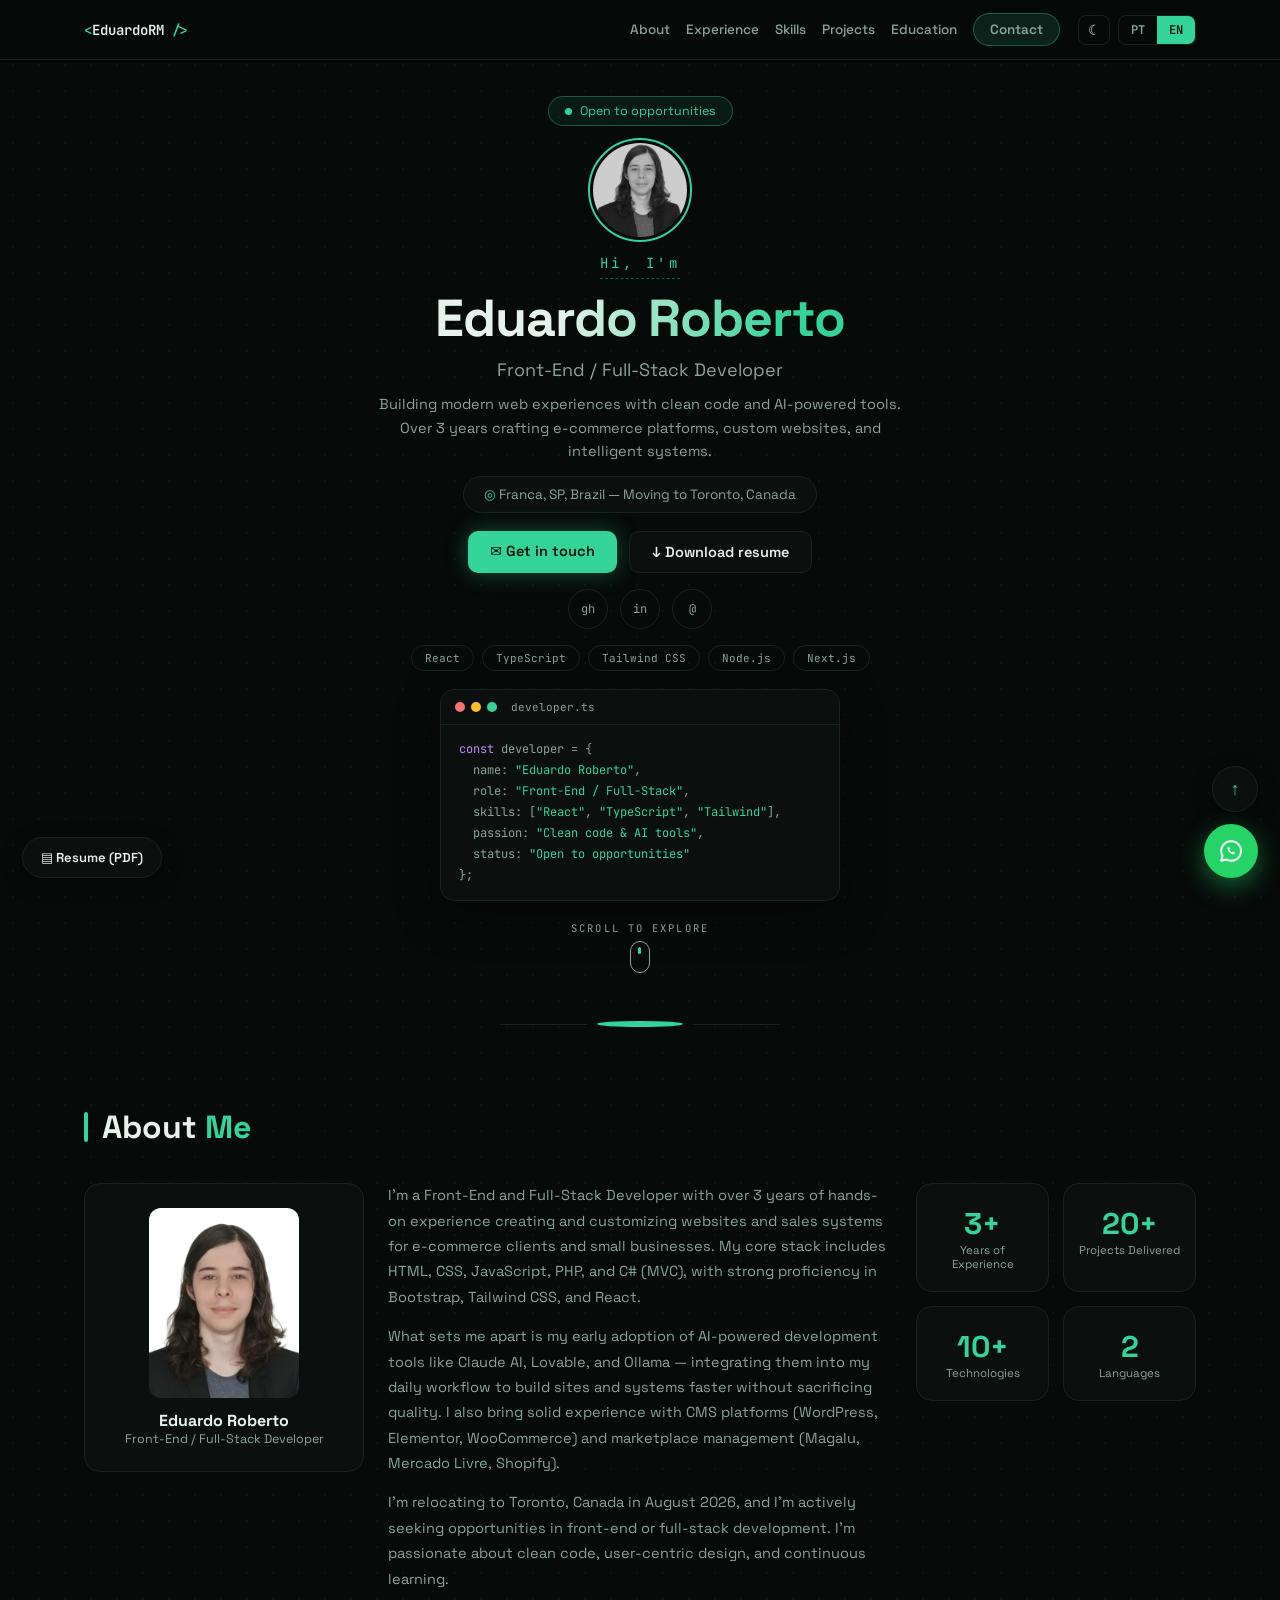
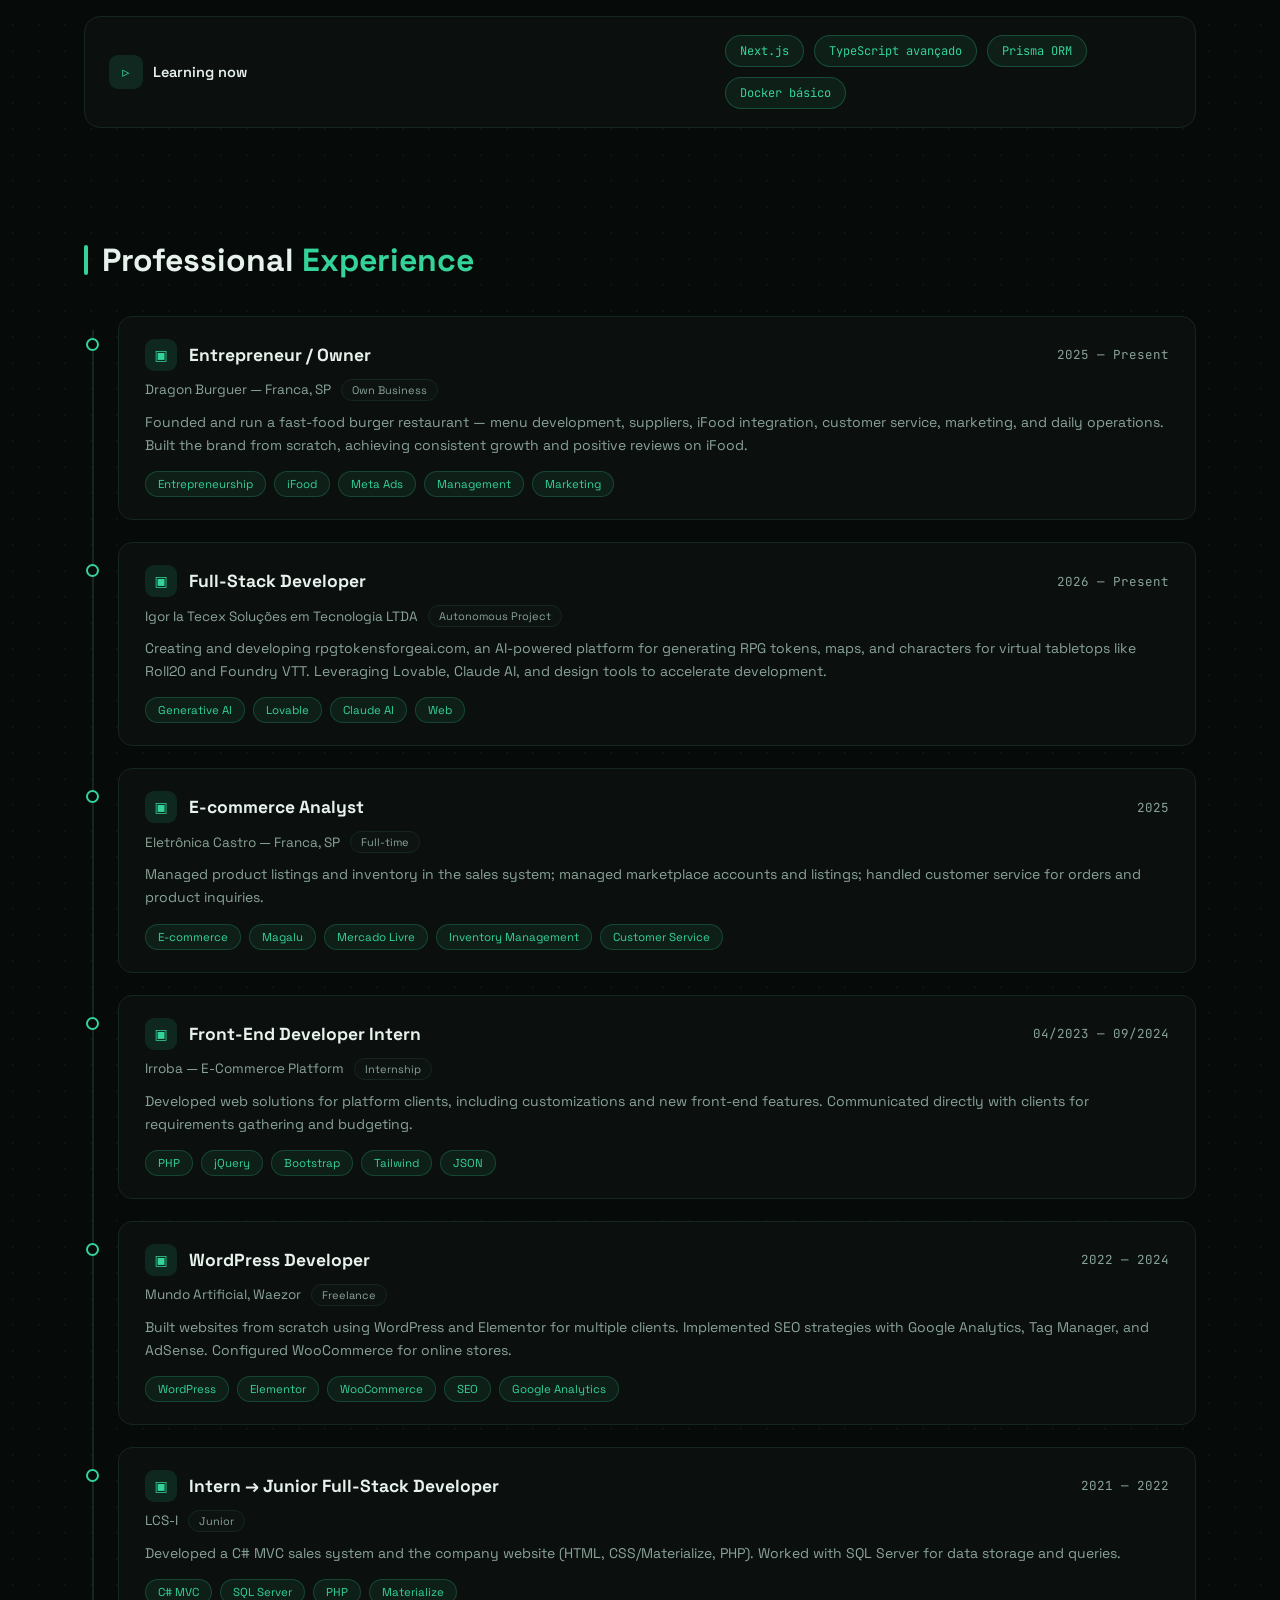
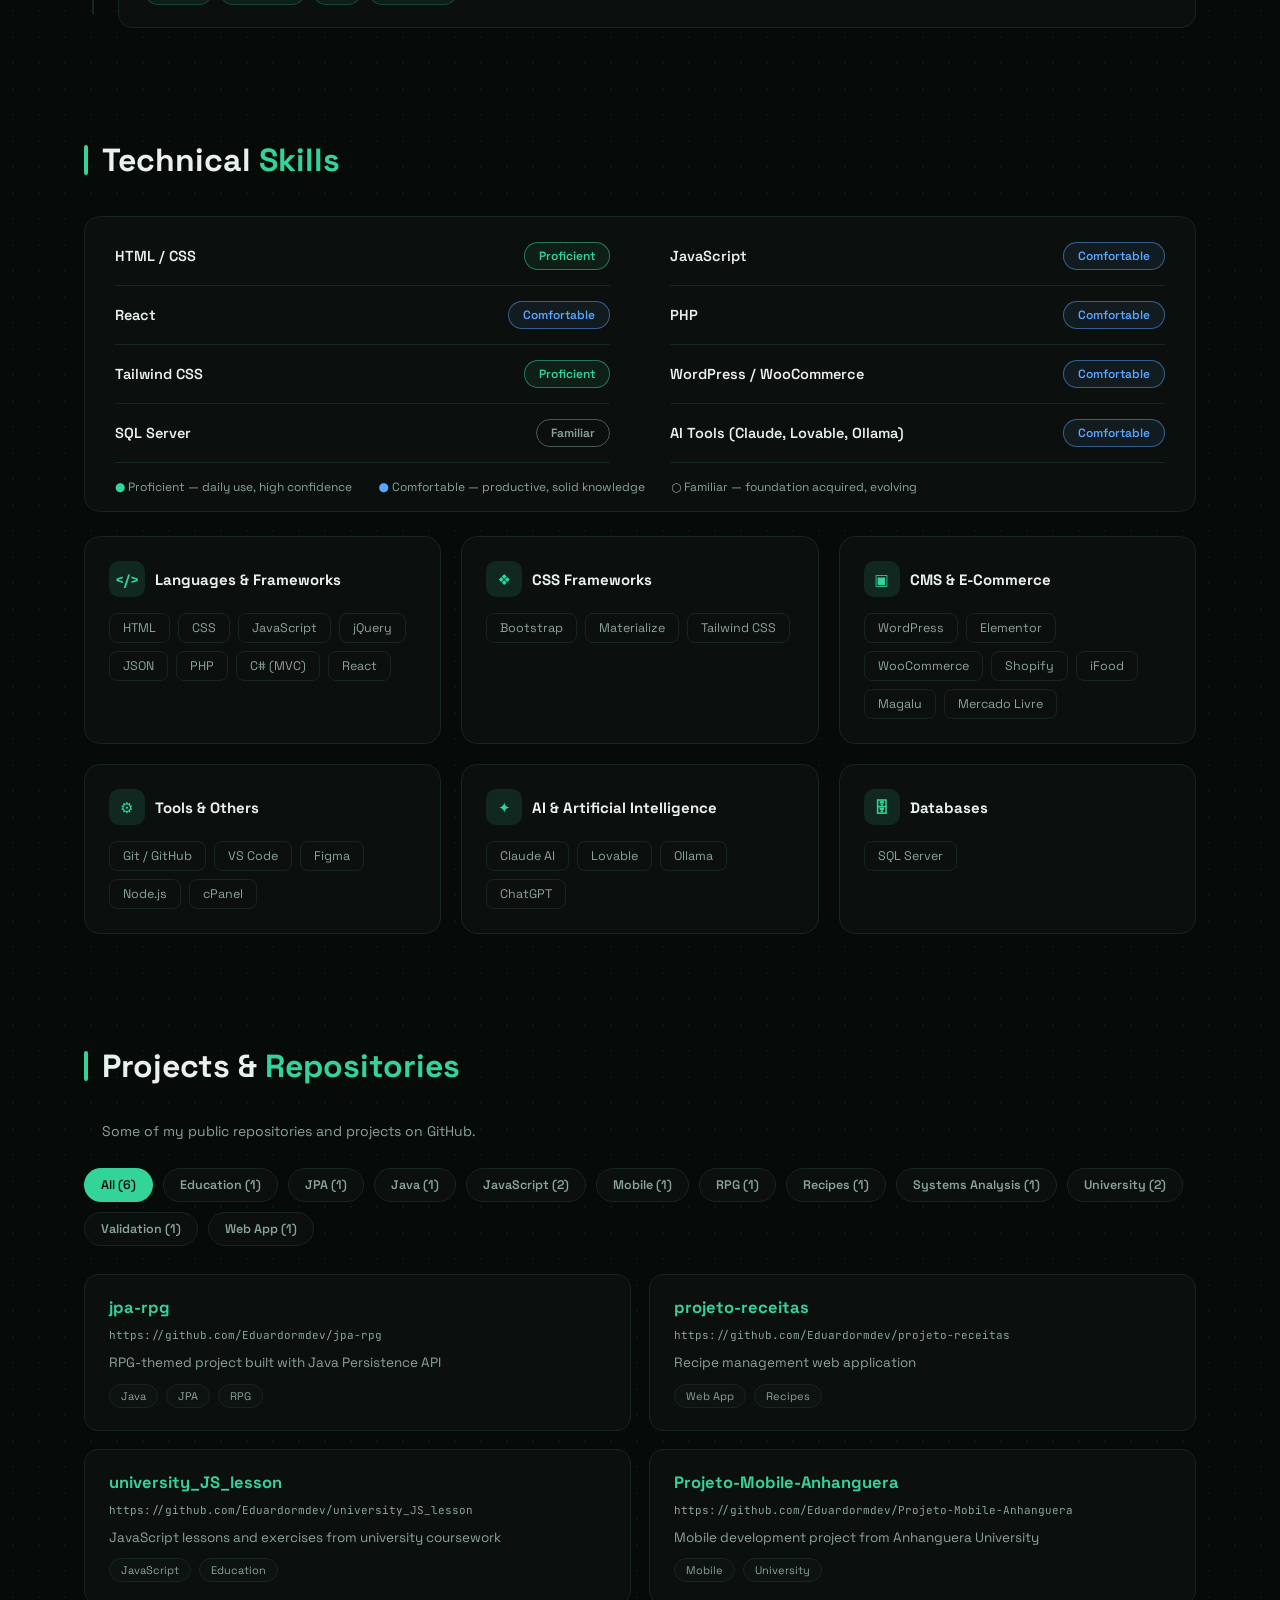
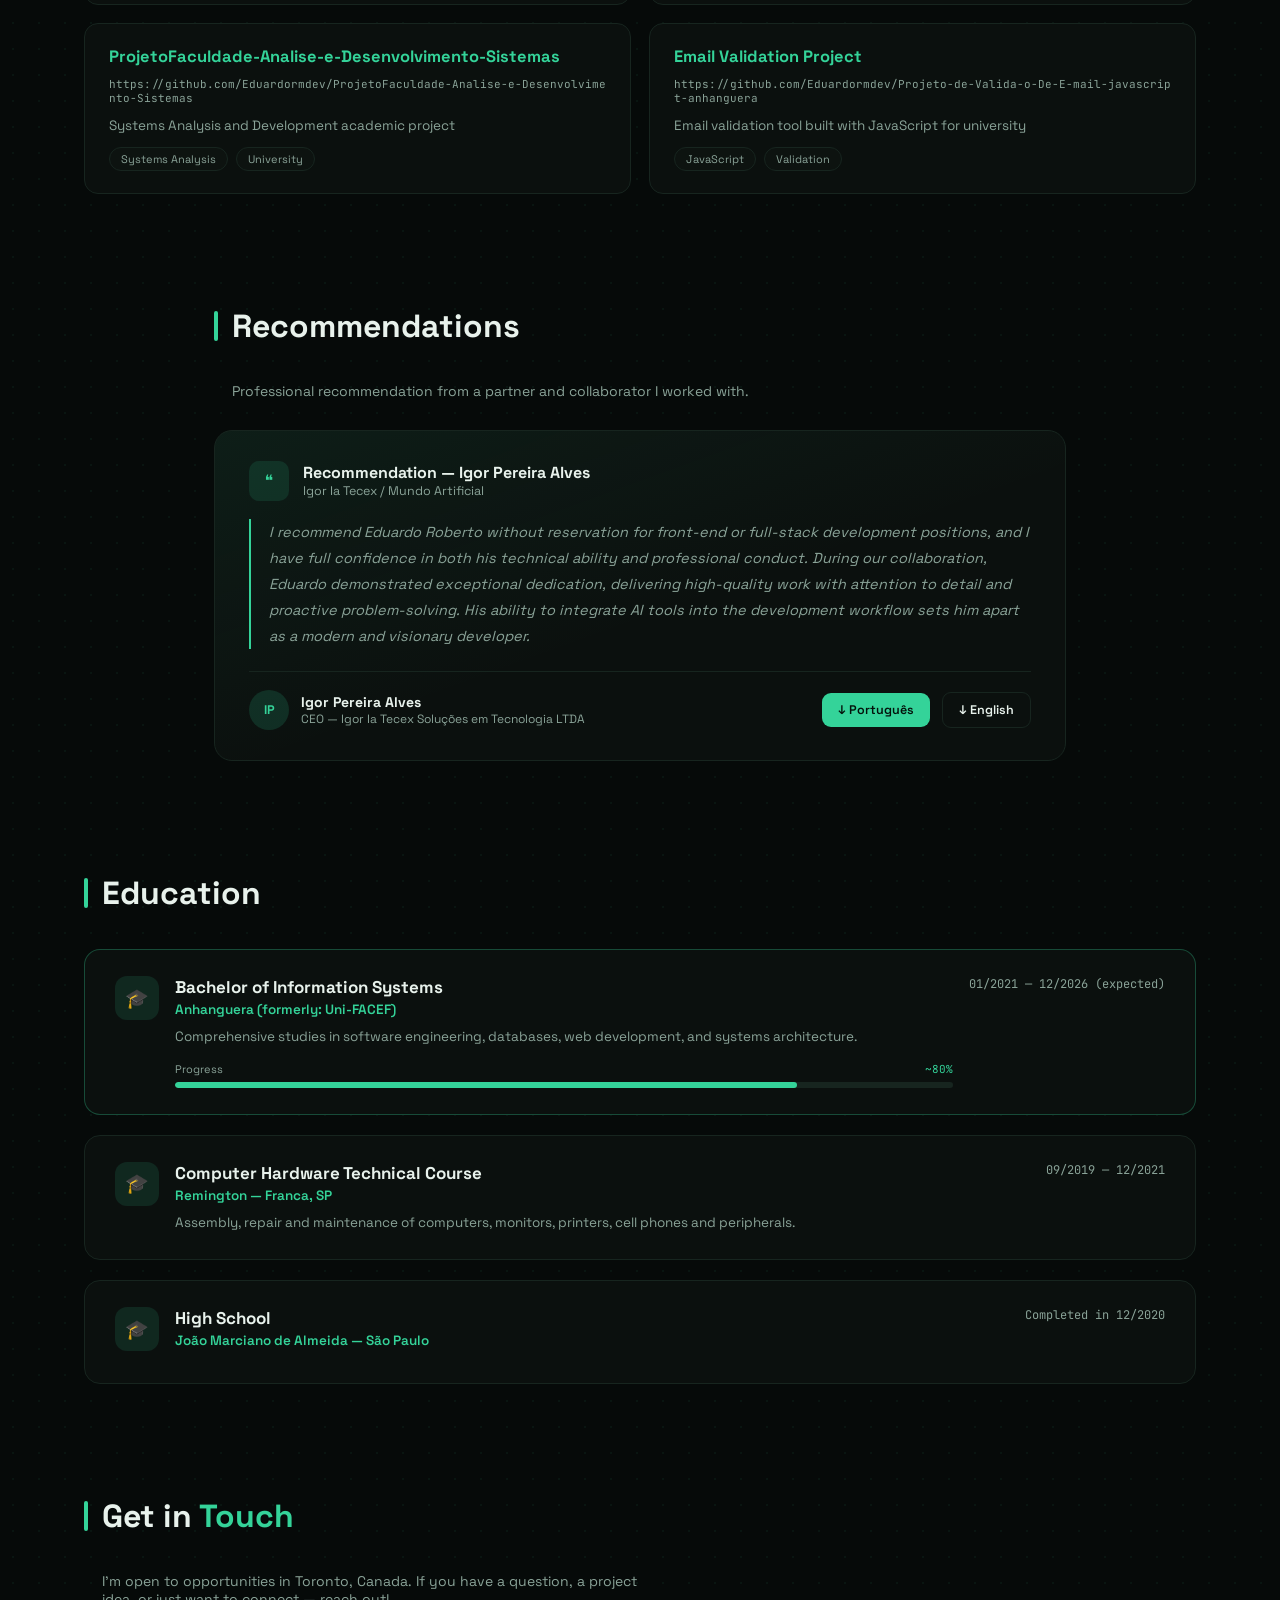
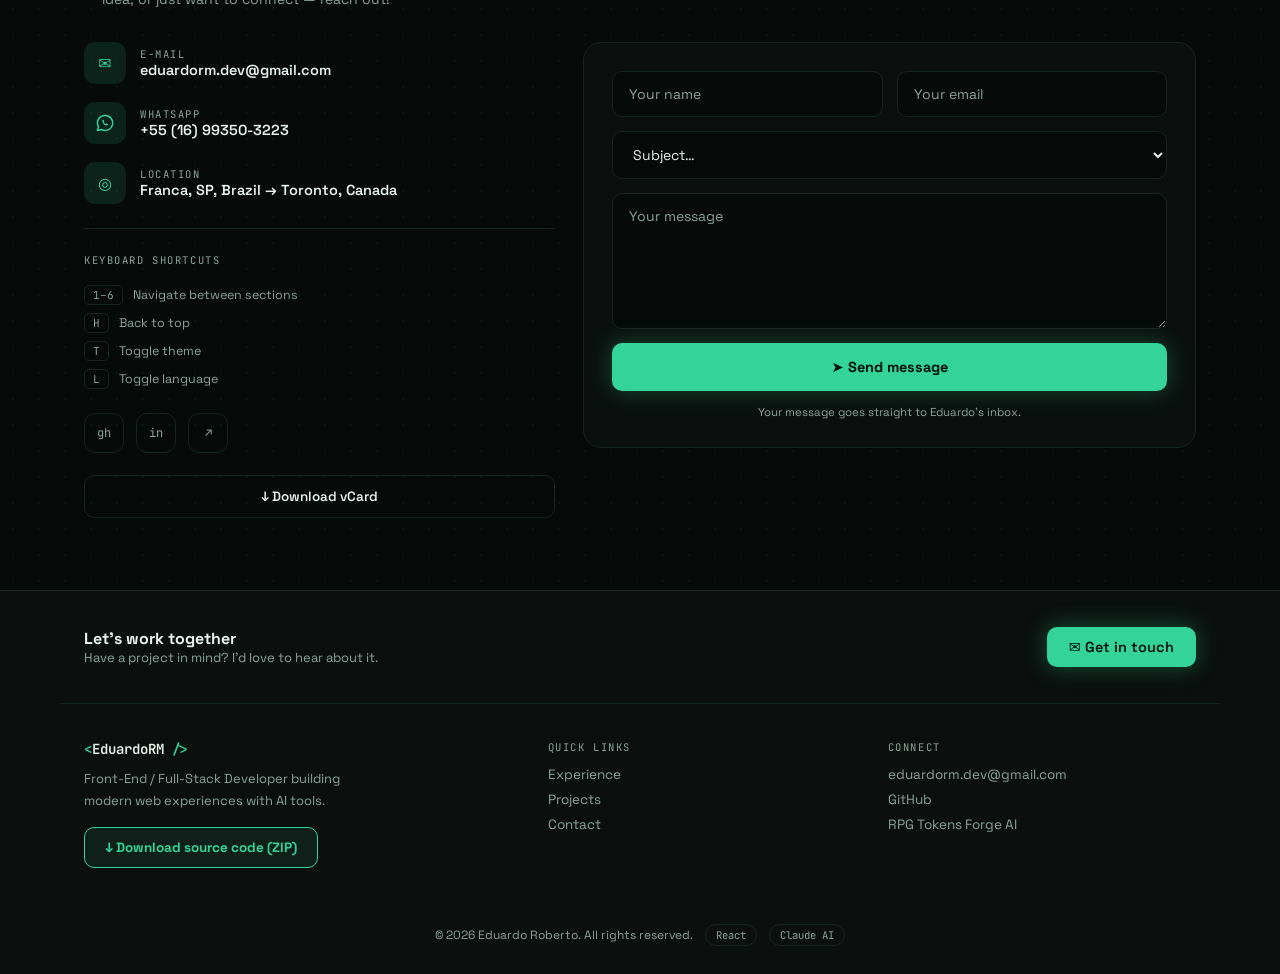
==== index.html @ c3a9bcfc "Add files via upload" ====
<!DOCTYPE html>
<html lang="en">
<head>
  <meta charset="utf-8">
  <meta name="viewport" content="width=device-width, initial-scale=1">
  <title>Eduardo Roberto — Front-End / Full-Stack Developer</title>
  <link rel="preconnect" href="https://fonts.googleapis.com">
  <link href="https://fonts.googleapis.com/css2?family=Space+Grotesk:wght@400;500;600;700&family=JetBrains+Mono:wght@400;500;600&display=swap" rel="stylesheet">
  <link rel="stylesheet" href="css/style.css">
</head>
<body>

<div id="app">

  <!-- ===== NAV ===== -->
  <header class="nav">
    <nav class="nav-inner">
      <a href="#hero" class="nav-logo"><span class="accent">&lt;</span>EduardoRM <span class="accent">/&gt;</span></a>
      <div style="flex:1"></div>
      <div class="nav-links"></div>
      <div class="nav-actions">
        <button id="themeBtn" class="btn-theme" title="Theme (T)">☾</button>
        <div class="lang-switch">
          <button id="btnPT" class="lang-btn">PT</button>
          <button id="btnEN" class="lang-btn">EN</button>
        </div>
      </div>
    </nav>
  </header>

  <main>

    <!-- HERO -->
    <section id="hero" class="hero">
      <div id="heroBadge" class="hero-badge"><span class="dot"></span>Open to opportunities</div>
      <div class="hero-avatar">
        <img src="assets/foto-pb.jpg" alt="Eduardo Roberto">
      </div>
      <div id="heroGreeting" class="hero-subtitle">Hi, I'm</div>
      <h1>Eduardo Roberto</h1>
      <p id="heroRole" class="hero-role">Front-End / Full-Stack Developer</p>
      <p id="heroDesc" class="hero-desc">Building modern web experiences with clean code and AI-powered tools. Over 3 years crafting e-commerce platforms, custom websites, and intelligent systems.</p>
      <div id="heroLocation" class="hero-location"><span class="icon">◎</span> Franca, SP, Brazil — Moving to Toronto, Canada</div>
      <div class="hero-buttons">
        <a href="#contact" id="heroBtn1" class="btn-primary">✉ Get in touch</a>
        <a href="assets/Eduardo_Roberto_Resume_EN.pdf" download id="heroBtn2" class="btn-secondary">↓ Download resume</a>
      </div>
      <div class="hero-social">
        <a href="https://github.com/Eduardormdev" target="_blank" title="GitHub" class="social-circle">gh</a>
        <a href="https://www.linkedin.com/in/eduardo-roberto-mendes-194a232a3/" target="_blank" title="LinkedIn" class="social-circle">in</a>
        <a href="mailto:eduardorm.dev@gmail.com" target="_blank" title="Email" class="social-circle">@</a>
      </div>
      <div class="hero-tags">
        <span>React</span><span>TypeScript</span><span>Tailwind CSS</span><span>Node.js</span><span>Next.js</span>
      </div>
      <div class="code-block">
        <div class="code-bar">
          <span class="code-dot" style="background:#f87171"></span>
          <span class="code-dot" style="background:#fbbf24"></span>
          <span class="code-dot" style="background:#34d399"></span>
          <span class="filename">developer.ts</span>
        </div>
        <pre><span class="kw">const</span> developer = {
  name: <span class="str">"Eduardo Roberto"</span>,
  role: <span class="str">"Front-End / Full-Stack"</span>,
  skills: [<span class="str">"React"</span>, <span class="str">"TypeScript"</span>, <span class="str">"Tailwind"</span>],
  passion: <span class="str">"Clean code &amp; AI tools"</span>,
  status: <span class="str">"Open to opportunities"</span>
};</pre>
      </div>
      <div class="scroll-hint">
        <span id="heroScrollText">SCROLL TO EXPLORE</span>
        <div class="scroll-mouse"><span class="dot"></span></div>
      </div>
    </section>

    <div class="divider"><span></span><span class="dot"></span><span></span></div>

    <!-- ABOUT -->
    <section id="about" style="max-width:1160px;margin:0 auto;padding:56px 24px">
      <div class="section-title"><span class="bar"></span><h2 id="aboutTitle">About <span class="accent">Me</span></h2></div>
      <div class="about-grid">
        <div class="about-card">
          <img src="assets/foto-branca.jpg" alt="Eduardo Roberto">
          <div><div class="name">Eduardo Roberto</div><div class="role">Front-End / Full-Stack Developer</div></div>
        </div>
        <div class="about-text">
          <p id="aboutP1">I'm a Front-End and Full-Stack Developer with over 3 years of hands-on experience creating and customizing websites and sales systems for e-commerce clients and small businesses. My core stack includes HTML, CSS, JavaScript, PHP, and C# (MVC), with strong proficiency in Bootstrap, Tailwind CSS, and React.</p>
          <p id="aboutP2">What sets me apart is my early adoption of AI-powered development tools like Claude AI, Lovable, and Ollama — integrating them into my daily workflow to build sites and systems faster without sacrificing quality. I also bring solid experience with CMS platforms (WordPress, Elementor, WooCommerce) and marketplace management (Magalu, Mercado Livre, Shopify).</p>
          <p id="aboutP3">I'm relocating to Toronto, Canada in August 2026, and I'm actively seeking opportunities in front-end or full-stack development. I'm passionate about clean code, user-centric design, and continuous learning.</p>
        </div>
        <div class="stats-grid">
          <div class="stat-card"><div class="number">3+</div><div class="label" id="statYearsLabel">Years of Experience</div></div>
          <div class="stat-card"><div class="number">20+</div><div class="label" id="statProjectsLabel">Projects Delivered</div></div>
          <div class="stat-card"><div class="number">10+</div><div class="label" id="statTechLabel">Technologies</div></div>
          <div class="stat-card"><div class="number">2</div><div class="label" id="statLangsLabel">Languages</div></div>
        </div>
      </div>
      <div class="learning-bar">
        <div class="label" id="learningTitle"><span class="icon">▹</span>Learning now</div>
        <div style="flex:1"></div>
        <div class="learning-tags">
          <span class="learning-tag">Next.js</span>
          <span class="learning-tag">TypeScript avançado</span>
          <span class="learning-tag">Prisma ORM</span>
          <span class="learning-tag">Docker básico</span>
        </div>
      </div>
    </section>

    <!-- EXPERIENCE -->
    <section id="experience" style="max-width:1160px;margin:0 auto;padding:56px 24px">
      <div class="section-title"><span class="bar"></span><h2 id="expTitle">Professional <span class="accent">Experience</span></h2></div>
      <div class="timeline"></div>
    </section>

    <!-- SKILLS -->
    <section id="skills" style="max-width:1160px;margin:0 auto;padding:56px 24px">
      <div class="section-title"><span class="bar"></span><h2 id="skillsTitle">Technical <span class="accent">Skills</span></h2></div>
      <div class="skills-panel">
        <div class="skills-grid"></div>
        <div class="skill-legend"></div>
      </div>
      <div class="skill-categories"></div>
    </section>

    <!-- PROJECTS -->
    <section id="projects" style="max-width:1160px;margin:0 auto;padding:56px 24px">
      <div class="section-title"><span class="bar"></span><h2 id="projTitle">Projects & <span class="accent">Repositories</span></h2></div>
      <p id="projSubtitle" style="margin:0 0 28px 18px;font-size:14px;color:var(--muted,#8aa398)">Some of my public repositories and projects on GitHub.</p>
      <div class="filter-bar"></div>
      <div class="projects-grid"></div>
    </section>

    <!-- RECOMMENDATION -->
    <section style="max-width:900px;margin:0 auto;padding:56px 24px">
      <div class="section-title"><span class="bar"></span><h2 id="recTitle">Recommendations</h2></div>
      <p id="recSubtitle" style="margin:0 0 30px 18px;font-size:14px;color:var(--muted,#8aa398)">Professional recommendation from a partner and collaborator I worked with.</p>
      <div class="rec-card">
        <div class="rec-header">
          <span class="rec-icon">❝</span>
          <div><div id="recName" class="name">Recommendation — Igor Pereira Alves</div><div id="recRole" class="role">Igor Ia Tecex / Mundo Artificial</div></div>
        </div>
        <blockquote id="recQuote" class="rec-quote">I recommend Eduardo Roberto without reservation for front-end or full-stack development positions, and I have full confidence in both his technical ability and professional conduct. During our collaboration, Eduardo demonstrated exceptional dedication, delivering high-quality work with attention to detail and proactive problem-solving. His ability to integrate AI tools into the development workflow sets him apart as a modern and visionary developer.</blockquote>
        <div class="rec-footer">
          <span class="rec-avatar">IP</span>
          <div><div id="recPersonName" class="name">Igor Pereira Alves</div><div id="recPersonRole" class="role">CEO — Igor Ia Tecex Soluções em Tecnologia LTDA</div></div>
          <div style="flex:1"></div>
          <a href="assets/recommendation-pt.pdf" target="_blank" id="recBtnPT" class="rec-btn rec-btn-primary">↓ Português</a>
          <a href="assets/recommendation-en.pdf" target="_blank" id="recBtnEN" class="rec-btn rec-btn-secondary">↓ English</a>
        </div>
      </div>
    </section>

    <!-- EDUCATION -->
    <section id="education" style="max-width:1160px;margin:0 auto;padding:56px 24px">
      <div class="section-title"><span class="bar"></span><h2 id="eduTitle">Education</h2></div>
      <div class="education-list">
        <div class="edu-card highlight">
          <span class="edu-icon">🎓</span>
          <div class="edu-content">
            <div id="edu1Title" class="edu-title">Bachelor of Information Systems</div>
            <div id="edu1Inst" class="edu-institution">Anhanguera (formerly: Uni-FACEF)</div>
            <div id="edu1Desc" class="edu-desc">Comprehensive studies in software engineering, databases, web development, and systems architecture.</div>
            <div class="edu-progress">
              <div class="edu-progress-header"><span id="edu1Progress">Progress</span><span style="font-family:'JetBrains Mono',monospace;color:var(--accent,#34d399)">~80%</span></div>
              <div class="edu-progress-bar"><div class="edu-progress-fill" style="width:80%"></div></div>
            </div>
          </div>
          <span id="edu1Date" class="edu-date">01/2021 — 12/2026 (expected)</span>
        </div>
        <div class="edu-card">
          <span class="edu-icon">🎓</span>
          <div class="edu-content">
            <div id="edu2Title" class="edu-title">Computer Hardware Technical Course</div>
            <div id="edu2Inst" class="edu-institution">Remington — Franca, SP</div>
            <div id="edu2Desc" class="edu-desc">Assembly, repair and maintenance of computers, monitors, printers, cell phones and peripherals.</div>
          </div>
          <span id="edu2Date" class="edu-date">09/2019 — 12/2021</span>
        </div>
        <div class="edu-card">
          <span class="edu-icon">🎓</span>
          <div class="edu-content">
            <div id="edu3Title" class="edu-title">High School</div>
            <div id="edu3Inst" class="edu-institution">João Marciano de Almeida — São Paulo</div>
          </div>
          <span id="edu3Date" class="edu-date">Completed in 12/2020</span>
        </div>
      </div>
    </section>

    <!-- CONTACT -->
    <section id="contact" style="max-width:1160px;margin:0 auto;padding:56px 24px 72px">
      <div class="section-title"><span class="bar"></span><h2 id="contactTitle">Get in <span class="accent">Touch</span></h2></div>
      <p id="contactSubtitle" style="margin:0 0 34px 18px;font-size:14px;color:var(--muted,#8aa398);max-width:60ch">I'm open to opportunities in Toronto, Canada. If you have a question, a project idea, or just want to connect — reach out!</p>
      <div class="contact-grid">
        <div class="contact-info">
          <div class="contact-item">
            <span class="contact-icon">✉</span>
            <div><div id="labelEmail" class="contact-label">E-MAIL</div><div class="contact-value"><a href="mailto:eduardorm.dev@gmail.com" target="_blank">eduardorm.dev@gmail.com</a></div></div>
          </div>
          <div class="contact-item">
            <span class="contact-icon"><svg width="20" height="20" viewBox="0 0 24 24" fill="none"><path d="M12 3a9 9 0 0 0-7.8 13.5L3 21l4.7-1.2A9 9 0 1 0 12 3Z" stroke="currentColor" stroke-width="1.8" stroke-linejoin="round"></path><path d="M9 8.5c.3-.7 1.1-.6 1.4 0l.5 1c.15.3.1.65-.12.9l-.4.45c.5 1.1 1.35 1.95 2.45 2.45l.45-.4c.25-.22.6-.27.9-.12l1 .5c.6.3.7 1.1 0 1.4-.55.25-1.2.35-1.85.2-2.2-.5-3.95-2.25-4.45-4.45-.15-.65-.05-1.3.12-1.93Z" fill="currentColor"></path></svg></span>
            <div><div id="labelWhatsapp" class="contact-label">WHATSAPP</div><div class="contact-value"><a href="https://wa.me/5516993503223" target="_blank">+55 (16) 99350-3223</a></div></div>
          </div>
          <div class="contact-item">
            <span class="contact-icon">◎</span>
            <div><div id="labelLocation" class="contact-label">LOCATION</div><div id="locationText" class="contact-value">Franca, SP, Brazil → Toronto, Canada</div></div>
          </div>
          <div class="contact-divider"></div>
          <div id="shortcutsTitle" class="shortcuts-title">KEYBOARD SHORTCUTS</div>
          <div class="shortcut-list">
            <div class="shortcut"><kbd>1–6</kbd><span id="shortcutNavText">Navigate between sections</span></div>
            <div class="shortcut"><kbd>H</kbd><span id="shortcutTopText">Back to top</span></div>
            <div class="shortcut"><kbd>T</kbd><span id="shortcutThemeText">Toggle theme</span></div>
            <div class="shortcut"><kbd>L</kbd><span id="shortcutLangText">Toggle language</span></div>
          </div>
          <div class="contact-socials">
            <a href="https://github.com/Eduardormdev" target="_blank" class="social-square">gh</a>
            <a href="https://www.linkedin.com/in/eduardo-roberto-mendes-194a232a3/" target="_blank" class="social-square">in</a>
            <a href="https://rpgtokensforgeai.com" target="_blank" class="social-square">↗</a>
          </div>
          <a id="vcardBtn" href="#" download="Eduardo_Roberto.vcf" class="vcard-btn">↓ Download vCard</a>
        </div>
        <div class="contact-form">
          <div class="form-row">
            <input id="formName" type="text" class="form-input" placeholder="Your name">
            <input id="formEmail" type="email" class="form-input" placeholder="Your email">
          </div>
          <select id="formSubject" class="form-input">
            <option value="">Subject…</option>
            <option value="Job offer">Job offer</option>
            <option value="Interview invitation">Interview invitation</option>
            <option value="Freelance project">Freelance project</option>
            <option value="Partnership / Collaboration">Partnership / Collaboration</option>
            <option value="Question">Question</option>
            <option value="Other">Other</option>
          </select>
          <textarea id="formMessage" class="form-input" rows="6" placeholder="Your message"></textarea>
          <button id="sendBtn" class="btn-send">➤ Send message</button>
          <div id="formNote" class="form-note">Your message goes straight to Eduardo's inbox.</div>
        </div>
      </div>
    </section>

  </main>

  <!-- FOOTER -->
  <footer class="footer">
    <div class="footer-cta">
      <div><div id="footerCtaTitle" class="title">Let's work together</div><div id="footerCtaSub" class="subtitle">Have a project in mind? I'd love to hear about it.</div></div>
      <div style="flex:1"></div>
      <a href="#contact" id="footerCtaBtn" class="btn-primary">✉ Get in touch</a>
    </div>
    <div class="footer-links">
      <div>
        <div class="nav-logo"><span class="accent">&lt;</span>EduardoRM <span class="accent">/&gt;</span></div>
        <p id="footerDesc" style="margin:10px 0 0;font-size:13px;line-height:1.65;color:var(--muted,#8aa398);max-width:34ch">Front-End / Full-Stack Developer building modern web experiences with AI tools.</p>
        <a href="download.html" id="downloadZipBtn" class="footer-download-btn">↓ Download source code (ZIP)</a>
      </div>
      <div>
        <div id="footerQuickTitle" class="footer-col-title">QUICK LINKS</div>
        <div class="footer-col-links">
          <a href="#experience" id="footerLink1">Experience</a>
          <a href="#projects" id="footerLink2">Projects</a>
          <a href="#contact" id="footerLink3">Contact</a>
        </div>
      </div>
      <div>
        <div id="footerConnectTitle" class="footer-col-title">CONNECT</div>
        <div class="footer-col-links">
          <a href="mailto:eduardorm.dev@gmail.com" target="_blank">eduardorm.dev@gmail.com</a>
          <a href="https://github.com/Eduardormdev" target="_blank">GitHub</a>
          <a href="https://rpgtokensforgeai.com" target="_blank">RPG Tokens Forge AI</a>
        </div>
      </div>
    </div>
    <div class="footer-bottom">
      <span id="copyright">© 2026 Eduardo Roberto. All rights reserved.</span>
      <span class="footer-tag">React</span>
      <span class="footer-tag">Claude AI</span>
    </div>
  </footer>

  <!-- FLOATING BUTTONS -->
  <a id="floatResume" href="assets/Eduardo_Roberto_Resume_EN.pdf" download class="float-resume">▤ Resume (PDF)</a>
  <button id="scrollTopBtn" class="btn-top" title="Top">↑</button>
  <a href="https://wa.me/5516993503223" target="_blank" title="WhatsApp" class="btn-whatsapp">
    <svg width="26" height="26" viewBox="0 0 24 24" fill="none"><path d="M12 3a9 9 0 0 0-7.8 13.5L3 21l4.7-1.2A9 9 0 1 0 12 3Z" stroke="#fff" stroke-width="1.8" stroke-linejoin="round"></path><path d="M9 8.5c.3-.7 1.1-.6 1.4 0l.5 1c.15.3.1.65-.12.9l-.4.45c.5 1.1 1.35 1.95 2.45 2.45l.45-.4c.25-.22.6-.27.9-.12l1 .5c.6.3.7 1.1 0 1.4-.55.25-1.2.35-1.85.2-2.2-.5-3.95-2.25-4.45-4.45-.15-.65-.05-1.3.12-1.93Z" fill="#fff"></path></svg>
  </a>

</div>

<script src="js/main.js"></script>
</body>
</html>
---- css/style.css ----
/* ===== RESET & BASE ===== */
*, *::before, *::after { box-sizing: border-box; margin: 0; padding: 0; }
html { scroll-behavior: smooth; }
body { margin: 0; background: var(--bg, #060a09); color: var(--fg, #e8f2ec); font-family: 'Space Grotesk', system-ui, sans-serif; -webkit-font-smoothing: antialiased; transition: background .3s, color .3s; }
a { color: #34d399; text-decoration: none; transition: color .2s; }
a:hover { color: #6ee7b7; }
input, textarea, select { font-family: 'Space Grotesk', system-ui, sans-serif; }
img { display: block; max-width: 100%; }

/* ===== ANIMATIONS ===== */
@keyframes fadeUp { from { opacity: 0; transform: translateY(16px); } to { opacity: 1; transform: none; } }
@keyframes scrollDot { 0% { transform: translateY(0); opacity: 1; } 70% { transform: translateY(10px); opacity: 0; } 100% { transform: translateY(0); opacity: 0; } }
@keyframes glowPulse { 0%,100% { box-shadow: 0 0 24px rgba(52,211,153,.35); } 50% { box-shadow: 0 0 44px rgba(52,211,153,.6); } }

/* ===== BG DOTS ===== */
#app { min-height: 100vh; background-image: radial-gradient(var(--dot, rgba(52,211,153,.06)) 1px, transparent 1.5px); background-size: 26px 26px; }

/* ===== NAV ===== */
.nav { position: sticky; top: 0; z-index: 50; backdrop-filter: blur(12px); background: var(--navbg, rgba(6,10,9,.85)); border-bottom: 1px solid var(--line, #17251f); }
.nav-inner { max-width: 1160px; margin: 0 auto; padding: 13px 24px; display: flex; align-items: center; gap: 18px; }
.nav-logo { font-family: 'JetBrains Mono', monospace; font-weight: 600; font-size: 14px; color: var(--fg, #e8f2ec); }
.nav-logo .accent { color: var(--accent, #34d399); }
.nav-links { display: flex; gap: 16px; font-size: 13.5px; font-weight: 500; align-items: center; }
.nav-links a { color: var(--muted, #8aa398); }
.nav-links a:hover { color: var(--accent, #34d399); }
.nav-cta { padding: 7px 16px; background: rgba(52,211,153,.12); border: 1px solid rgba(52,211,153,.35); border-radius: 999px; color: var(--accent, #34d399); font-weight: 600; }
.nav-cta:hover { background: rgba(52,211,153,.2); }
.nav-actions { display: flex; gap: 8px; align-items: center; }
.btn-theme { width: 32px; height: 30px; border: 1px solid var(--line, #17251f); border-radius: 8px; background: transparent; color: var(--fg, #e8f2ec); cursor: pointer; font-size: 14px; display: grid; place-items: center; transition: border-color .2s; }
.btn-theme:hover { border-color: var(--accent, #34d399); }
.lang-switch { display: flex; border: 1px solid var(--line, #17251f); border-radius: 8px; overflow: hidden; font-family: 'JetBrains Mono', monospace; font-size: 12px; }
.lang-btn { padding: 6px 12px; border: none; cursor: pointer; font-family: inherit; font-size: 12px; font-weight: 600; background: transparent; color: var(--muted, #8aa398); transition: all .2s; }
.lang-btn.active { background: var(--accent, #34d399); color: #04120b; }

/* ===== SECTION TITLE ===== */
.section-title { display: flex; gap: 14px; align-items: center; margin-bottom: 36px; }
.section-title .bar { width: 4px; height: 30px; background: var(--accent, #34d399); border-radius: 2px; }
.section-title h2 { margin: 0; font-size: 32px; font-weight: 700; }
.section-title h2 .accent { color: var(--accent, #34d399); }

/* ===== HERO ===== */
.hero { max-width: 900px; margin: 0 auto; padding: 36px 24px 24px; display: flex; flex-direction: column; align-items: center; text-align: center; gap: 12px; animation: fadeUp .6s ease both; }
.hero-badge { padding: 6px 16px; border: 1px solid rgba(52,211,153,.35); background: rgba(52,211,153,.08); border-radius: 999px; font-size: 12.5px; color: var(--accent, #34d399); display: flex; align-items: center; gap: 8px; }
.hero-badge .dot { width: 7px; height: 7px; border-radius: 50%; background: var(--accent, #34d399); }
.hero-avatar { width: 104px; height: 104px; border-radius: 50%; padding: 3px; border: 2px solid var(--accent, #34d399); animation: glowPulse 4s ease-in-out infinite; }
.hero-avatar img { width: 100%; height: 100%; object-fit: cover; object-position: top; border-radius: 50%; filter: grayscale(1); }
.hero-subtitle { font-family: 'JetBrains Mono', monospace; font-size: 14px; letter-spacing: .25em; color: var(--accent, #34d399); border-bottom: 1px dashed rgba(52,211,153,.4); padding-bottom: 6px; }
.hero h1 { margin: 0; font-size: 52px; line-height: 1.05; font-weight: 700; letter-spacing: -.02em; background: linear-gradient(100deg, var(--fg, #e8f2ec) 30%, var(--accent, #34d399) 85%); -webkit-background-clip: text; background-clip: text; -webkit-text-fill-color: transparent; }
.hero-role { margin: 0; font-size: 18px; font-weight: 400; color: var(--muted, #8aa398); }
.hero-desc { margin: 0; font-size: 14.5px; line-height: 1.65; color: var(--muted, #8aa398); max-width: 58ch; }
.hero-location { padding: 9px 20px; border: 1px solid var(--line, #17251f); background: var(--panel, #0b100e); border-radius: 999px; font-size: 13.5px; color: var(--muted, #8aa398); }
.hero-location .icon { color: var(--accent, #34d399); }
.hero-buttons { display: flex; gap: 12px; flex-wrap: wrap; justify-content: center; margin-top: 6px; }
.btn-primary { padding: 11px 22px; background: var(--accent, #34d399); color: #04120b; border-radius: 10px; font-weight: 600; font-size: 14.5px; box-shadow: 0 0 22px rgba(52,211,153,.35); display: inline-block; transition: opacity .2s; }
.btn-primary:hover { opacity: .88; color: #04120b; }
.btn-secondary { padding: 11px 22px; border: 1px solid var(--line, #17251f); background: var(--panel, #0b100e); color: var(--fg, #e8f2ec); border-radius: 10px; font-weight: 600; font-size: 14.5px; display: inline-block; transition: border-color .2s; }
.btn-secondary:hover { border-color: var(--accent, #34d399); color: var(--fg, #e8f2ec); }
.hero-social { display: flex; gap: 12px; margin-top: 4px; }
.social-circle { width: 40px; height: 40px; border: 1px solid var(--line, #17251f); border-radius: 50%; display: grid; place-items: center; font-family: 'JetBrains Mono', monospace; font-size: 12px; color: var(--muted, #8aa398); transition: all .2s; }
.social-circle:hover { border-color: var(--accent, #34d399); color: var(--accent, #34d399); }
.hero-tags { display: flex; gap: 8px; flex-wrap: wrap; justify-content: center; margin-top: 4px; font-family: 'JetBrains Mono', monospace; font-size: 11px; }
.hero-tags span { padding: 5px 13px; border: 1px solid var(--line, #17251f); border-radius: 999px; color: var(--muted, #8aa398); }

/* ===== CODE BLOCK ===== */
.code-block { margin-top: 6px; width: min(400px, 100%); background: var(--panel, #0b100e); border: 1px solid var(--line, #17251f); border-radius: 14px; overflow: hidden; text-align: left; box-shadow: 0 14px 44px rgba(0,0,0,.4); }
.code-bar { display: flex; align-items: center; gap: 6px; padding: 10px 14px; border-bottom: 1px solid var(--line, #17251f); }
.code-dot { width: 10px; height: 10px; border-radius: 50%; }
.code-bar .filename { margin-left: 8px; font-family: 'JetBrains Mono', monospace; font-size: 11px; color: var(--muted, #8aa398); }
.code-block pre { margin: 0; padding: 14px 18px; font-family: 'JetBrains Mono', monospace; font-size: 12px; line-height: 1.75; color: var(--muted, #8aa398); white-space: pre-wrap; }
.code-block .kw { color: #c084fc; }
.code-block .str { color: var(--accent, #34d399); }

/* ===== SCROLL INDICATOR ===== */
.scroll-hint { margin-top: 8px; display: flex; flex-direction: column; align-items: center; gap: 6px; color: var(--muted, #8aa398); }
.scroll-hint span { font-family: 'JetBrains Mono', monospace; font-size: 10.5px; letter-spacing: .2em; }
.scroll-mouse { width: 20px; height: 32px; border: 1.5px solid var(--muted, #8aa398); border-radius: 10px; display: flex; justify-content: center; padding-top: 5px; }
.scroll-mouse .dot { width: 3px; height: 7px; border-radius: 2px; background: var(--accent, #34d399); animation: scrollDot 1.6s ease infinite; }

/* ===== DIVIDER ===== */
.divider { max-width: 280px; margin: 24px auto; display: flex; align-items: center; gap: 10px; }
.divider span { flex: 1; height: 1px; background: var(--line, #17251f); }
.divider .dot { width: 6px; height: 6px; border-radius: 50%; background: var(--accent, #34d399); }

/* ===== ABOUT ===== */
.about-grid { display: grid; grid-template-columns: 280px 1fr 280px; gap: 24px; align-items: start; }
.about-card { background: var(--panel, #0b100e); border: 1px solid var(--line, #17251f); border-radius: 16px; padding: 24px; display: flex; flex-direction: column; align-items: center; gap: 12px; text-align: center; }
.about-card img { width: 150px; height: 190px; object-fit: cover; object-position: top; border-radius: 12px; }
.about-card .name { font-weight: 700; font-size: 16px; }
.about-card .role { font-size: 12.5px; color: var(--muted, #8aa398); }
.about-text { font-size: 14.5px; line-height: 1.75; color: var(--muted, #8aa398); display: flex; flex-direction: column; gap: 14px; }
.about-text p { margin: 0; }
.stats-grid { display: grid; grid-template-columns: 1fr 1fr; gap: 14px; align-content: start; }
.stat-card { background: var(--panel, #0b100e); border: 1px solid var(--line, #17251f); border-radius: 16px; padding: 20px 12px; text-align: center; }
.stat-card .number { font-size: 30px; font-weight: 700; color: var(--accent, #34d399); }
.stat-card .label { font-size: 11.5px; color: var(--muted, #8aa398); }
.learning-bar { margin-top: 24px; background: var(--panel, #0b100e); border: 1px solid var(--line, #17251f); border-radius: 16px; padding: 18px 24px; display: flex; align-items: center; gap: 16px; flex-wrap: wrap; }
.learning-bar .label { display: flex; align-items: center; gap: 10px; font-weight: 600; font-size: 14.5px; }
.learning-bar .icon { width: 34px; height: 34px; border-radius: 9px; background: rgba(52,211,153,.12); display: grid; place-items: center; color: var(--accent, #34d399); }
.learning-tags { flex: 1; display: flex; gap: 10px; flex-wrap: wrap; font-family: 'JetBrains Mono', monospace; font-size: 12px; }
.learning-tag { padding: 7px 14px; background: rgba(52,211,153,.08); border: 1px solid rgba(52,211,153,.25); border-radius: 999px; color: var(--accent, #34d399); }

/* ===== EXPERIENCE TIMELINE ===== */
.timeline { position: relative; padding-left: 34px; display: flex; flex-direction: column; gap: 22px; }
.timeline::before { content: ''; position: absolute; left: 8px; top: 14px; bottom: 14px; width: 1.5px; background: var(--line, #17251f); }
.timeline-item { position: relative; }
.timeline-dot { position: absolute; left: -32px; top: 22px; width: 13px; height: 13px; border-radius: 50%; border: 2px solid var(--accent, #34d399); background: var(--bg, #060a09); }
.timeline-card { background: var(--panel, #0b100e); border: 1px solid var(--line, #17251f); border-radius: 14px; padding: 22px 26px; transition: border-color .2s; }
.timeline-card:hover { border-color: rgba(52,211,153,.4); }
.timeline-header { display: flex; align-items: center; gap: 12px; flex-wrap: wrap; }
.timeline-icon { width: 32px; height: 32px; border-radius: 9px; background: rgba(52,211,153,.12); display: grid; place-items: center; color: var(--accent, #34d399); font-size: 14px; }
.timeline-header h3 { margin: 0; font-size: 17.5px; font-weight: 700; }
.timeline-dates { font-family: 'JetBrains Mono', monospace; font-size: 12.5px; color: var(--muted, #8aa398); margin-left: auto; }
.timeline-meta { display: flex; align-items: center; gap: 10px; margin: 8px 0 10px; flex-wrap: wrap; }
.timeline-company { font-size: 13.5px; color: var(--muted, #8aa398); }
.timeline-badge { padding: 3px 10px; background: var(--chipbg, rgba(16,24,20,.4)); border: 1px solid var(--line, #17251f); border-radius: 999px; font-size: 11px; color: var(--muted, #8aa398); }
.timeline-desc { margin: 0 0 14px; font-size: 14px; line-height: 1.65; color: var(--muted, #8aa398); }
.timeline-tags { display: flex; gap: 8px; flex-wrap: wrap; }
.tag-accent { padding: 5px 12px; background: rgba(52,211,153,.08); border: 1px solid rgba(52,211,153,.22); border-radius: 999px; font-size: 11.5px; color: var(--accent, #34d399); }

/* ===== SKILLS ===== */
.skills-panel { background: var(--panel, #0b100e); border: 1px solid var(--line, #17251f); border-radius: 16px; padding: 10px 30px 16px; }
.skills-grid { display: grid; grid-template-columns: 1fr 1fr; column-gap: 60px; }
.skill-row { display: flex; align-items: center; justify-content: space-between; gap: 16px; padding: 15px 0; border-bottom: 1px solid var(--line, #17251f); }
.skill-name { font-weight: 600; font-size: 14.5px; }
.pill { padding: 5px 14px; border-radius: 999px; font-size: 12px; font-weight: 600; border: 1px solid; white-space: nowrap; }
.pill-p { border-color: rgba(52,211,153,.5); color: #34d399; background: rgba(52,211,153,.08); }
.pill-c { border-color: rgba(88,166,255,.5); color: #58a6ff; background: rgba(88,166,255,.08); }
.pill-f { border-color: rgba(138,163,152,.5); color: var(--muted, #8aa398); background: transparent; }
.skill-legend { display: flex; gap: 26px; flex-wrap: wrap; padding-top: 16px; font-size: 12px; color: var(--muted, #8aa398); }
.skill-categories { display: grid; grid-template-columns: repeat(3, 1fr); gap: 20px; margin-top: 24px; }
.category-card { background: var(--panel, #0b100e); border: 1px solid var(--line, #17251f); border-radius: 16px; padding: 24px; }
.category-title { display: flex; align-items: center; gap: 10px; font-weight: 700; font-size: 15px; margin-bottom: 16px; }
.category-icon { width: 36px; height: 36px; border-radius: 10px; background: rgba(52,211,153,.12); display: grid; place-items: center; color: var(--accent, #34d399); }
.category-tags { display: flex; gap: 8px; flex-wrap: wrap; }
.category-tag { padding: 6px 13px; border: 1px solid var(--line, #17251f); border-radius: 8px; font-size: 12.5px; color: var(--muted, #8aa398); }

/* ===== PROJECTS ===== */
.filter-bar { display: flex; gap: 10px; flex-wrap: wrap; margin-bottom: 28px; }
.filter-chip { padding: 8px 16px; border-radius: 999px; cursor: pointer; font-family: inherit; font-size: 12.5px; font-weight: 600; border: 1px solid var(--line, #17251f); background: var(--panel, #0b100e); color: var(--muted, #8aa398); transition: all .2s; }
.filter-chip:hover { border-color: var(--accent, #34d399); }
.filter-chip.active { border-color: transparent; background: var(--accent, #34d399); color: #04120b; }
.projects-grid { display: grid; grid-template-columns: 1fr 1fr; gap: 18px; }
.project-card { background: var(--panel, #0b100e); border: 1px solid var(--line, #17251f); border-radius: 14px; padding: 22px 24px; display: flex; flex-direction: column; gap: 10px; transition: border-color .2s, transform .2s; }
.project-card:hover { border-color: rgba(52,211,153,.4); transform: translateY(-2px); }
.project-card h3 { margin: 0; font-size: 16.5px; font-weight: 700; }
.project-card h3 a { color: var(--fg, #e8f2ec); }
.project-card h3 a:hover { color: var(--accent, #34d399); }
.project-card .url { font-family: 'JetBrains Mono', monospace; font-size: 11px; color: var(--muted, #8aa398); word-break: break-all; }
.project-card .desc { margin: 0; font-size: 13.5px; line-height: 1.6; color: var(--muted, #8aa398); }
.project-card .tags { display: flex; gap: 8px; flex-wrap: wrap; margin-top: auto; }
.project-tag { padding: 4px 11px; background: var(--chipbg, rgba(16,24,20,.4)); border: 1px solid var(--line, #17251f); border-radius: 999px; font-size: 11px; color: var(--muted, #8aa398); }

/* ===== RECOMMENDATION ===== */
.rec-card { background: linear-gradient(160deg, rgba(52,211,153,.07), transparent 55%), var(--panel, #0b100e); border: 1px solid var(--line, #17251f); border-radius: 18px; padding: 30px 34px; }
.rec-header { display: flex; align-items: center; gap: 14px; margin-bottom: 18px; }
.rec-icon { width: 40px; height: 40px; border-radius: 10px; background: rgba(52,211,153,.12); display: grid; place-items: center; color: var(--accent, #34d399); }
.rec-header .name { font-weight: 700; font-size: 16px; }
.rec-header .role { font-size: 12.5px; color: var(--muted, #8aa398); }
.rec-quote { margin: 0; padding-left: 18px; border-left: 2px solid var(--accent, #34d399); font-style: italic; font-size: 14.5px; line-height: 1.8; color: var(--muted, #8aa398); }
.rec-footer { display: flex; align-items: center; gap: 12px; margin-top: 22px; padding-top: 18px; border-top: 1px solid var(--line, #17251f); flex-wrap: wrap; }
.rec-avatar { width: 40px; height: 40px; border-radius: 50%; background: rgba(52,211,153,.15); display: grid; place-items: center; color: var(--accent, #34d399); font-size: 12.5px; font-weight: 700; }
.rec-footer .name { font-weight: 700; font-size: 14px; }
.rec-footer .role { font-size: 12px; color: var(--muted, #8aa398); }
.rec-btn { padding: 9px 16px; border-radius: 9px; font-weight: 600; font-size: 12.5px; display: inline-block; transition: opacity .2s; }
.rec-btn:hover { opacity: .88; }
.rec-btn-primary { background: var(--accent, #34d399); color: #04120b; }
.rec-btn-secondary { border: 1px solid var(--line, #17251f); color: var(--fg, #e8f2ec); }
.rec-btn-secondary:hover { border-color: var(--accent, #34d399); }

/* ===== EDUCATION ===== */
.education-list { display: flex; flex-direction: column; gap: 20px; }
.edu-card { background: var(--panel, #0b100e); border: 1px solid var(--line, #17251f); border-radius: 16px; padding: 26px 30px; display: flex; gap: 16px; align-items: flex-start; flex-wrap: wrap; transition: border-color .2s; }
.edu-card.highlight { border-color: rgba(52,211,153,.3); }
.edu-icon { width: 44px; height: 44px; border-radius: 12px; background: rgba(52,211,153,.12); display: grid; place-items: center; color: var(--accent, #34d399); font-size: 19px; flex-shrink: 0; }
.edu-content { flex: 1; min-width: 260px; }
.edu-title { font-weight: 700; font-size: 17px; }
.edu-institution { font-size: 13.5px; color: var(--accent, #34d399); font-weight: 600; margin: 3px 0 8px; }
.edu-desc { font-size: 13.5px; line-height: 1.6; color: var(--muted, #8aa398); }
.edu-progress { margin-top: 14px; }
.edu-progress-header { display: flex; justify-content: space-between; font-size: 11px; color: var(--muted, #8aa398); margin-bottom: 6px; }
.edu-progress-bar { height: 6px; background: var(--line, #17251f); border-radius: 3px; overflow: hidden; }
.edu-progress-fill { height: 100%; background: var(--accent, #34d399); border-radius: 3px; transition: width .6s ease; }
.edu-date { font-family: 'JetBrains Mono', monospace; font-size: 12px; color: var(--muted, #8aa398); flex-shrink: 0; }

/* ===== CONTACT ===== */
.contact-grid { display: grid; grid-template-columns: 1fr 1.3fr; gap: 28px; align-items: start; }
.contact-info { display: flex; flex-direction: column; gap: 18px; }
.contact-item { display: flex; align-items: center; gap: 14px; }
.contact-icon { width: 42px; height: 42px; border-radius: 11px; background: rgba(52,211,153,.12); display: grid; place-items: center; color: var(--accent, #34d399); flex-shrink: 0; }
.contact-label { font-family: 'JetBrains Mono', monospace; font-size: 10.5px; letter-spacing: .15em; color: var(--muted, #8aa398); }
.contact-value { font-size: 14.5px; font-weight: 600; color: var(--fg, #e8f2ec); }
.contact-value a { color: var(--fg, #e8f2ec); }
.contact-value a:hover { color: var(--accent, #34d399); }
.contact-divider { height: 1px; background: var(--line, #17251f); margin: 6px 0; }
.shortcuts-title { font-family: 'JetBrains Mono', monospace; font-size: 10.5px; letter-spacing: .15em; color: var(--muted, #8aa398); }
.shortcut-list { display: flex; flex-direction: column; gap: 8px; font-size: 12.5px; color: var(--muted, #8aa398); }
.shortcut { display: flex; gap: 10px; align-items: center; }
.shortcut kbd { padding: 2px 8px; border: 1px solid var(--line, #17251f); border-radius: 5px; font-family: 'JetBrains Mono', monospace; font-size: 11px; }
.contact-socials { display: flex; gap: 12px; margin-top: 6px; }
.social-square { width: 40px; height: 40px; border: 1px solid var(--line, #17251f); border-radius: 11px; display: grid; place-items: center; font-family: 'JetBrains Mono', monospace; font-size: 12px; color: var(--muted, #8aa398); transition: all .2s; }
.social-square:hover { border-color: var(--accent, #34d399); color: var(--accent, #34d399); }
.vcard-btn { margin-top: 4px; padding: 12px 18px; border: 1px solid var(--line, #17251f); border-radius: 10px; text-align: center; font-weight: 600; font-size: 13.5px; color: var(--fg, #e8f2ec); display: inline-block; transition: border-color .2s; }
.vcard-btn:hover { border-color: var(--accent, #34d399); color: var(--fg, #e8f2ec); }

/* ===== CONTACT FORM ===== */
.contact-form { background: var(--panel, #0b100e); border: 1px solid var(--line, #17251f); border-radius: 18px; padding: 28px; display: flex; flex-direction: column; gap: 14px; }
.form-row { display: grid; grid-template-columns: 1fr 1fr; gap: 14px; }
.form-input { padding: 13px 16px; background: var(--bg, #060a09); border: 1px solid var(--line, #17251f); border-radius: 10px; color: var(--fg, #e8f2ec); font-size: 14px; outline: none; transition: border-color .2s; width: 100%; }
.form-input:focus { border-color: var(--accent, #34d399); }
.form-input::placeholder { color: var(--muted, #8aa398); }
textarea.form-input { resize: vertical; }
select.form-input { cursor: pointer; }
select.form-input option { background: var(--panel, #0b100e); color: var(--fg, #e8f2ec); }
.btn-send { padding: 15px; background: var(--accent, #34d399); color: #04120b; border: none; border-radius: 10px; font-weight: 700; font-size: 14.5px; cursor: pointer; font-family: inherit; box-shadow: 0 0 22px rgba(52,211,153,.3); transition: opacity .2s; }
.btn-send:hover { opacity: .88; }
.form-note { font-size: 11.5px; color: var(--muted, #8aa398); text-align: center; }

/* ===== FOOTER ===== */
.footer { border-top: 1px solid var(--line, #17251f); background: var(--panel, #0b100e); }
.footer-cta { max-width: 1160px; margin: 0 auto; padding: 36px 24px; display: flex; align-items: center; gap: 20px; flex-wrap: wrap; border-bottom: 1px solid var(--line, #17251f); }
.footer-cta .title { font-weight: 700; font-size: 16px; }
.footer-cta .subtitle { font-size: 13px; color: var(--muted, #8aa398); }
.footer-cta-buttons { display: flex; gap: 12px; flex-wrap: wrap; }
.footer-links .footer-download-btn { display: inline-block; margin-top: 16px; padding: 11px 20px; border: 1.5px solid var(--accent, #34d399); border-radius: 10px; font-weight: 700; font-size: 13.5px; color: var(--accent, #34d399) !important; background: rgba(52,211,153,.08); transition: all .2s; }
.footer-links .footer-download-btn:hover { background: rgba(52,211,153,.18) !important; color: var(--accent, #34d399) !important; }
.footer-links { max-width: 1160px; margin: 0 auto; padding: 36px 24px; display: grid; grid-template-columns: 1.4fr 1fr 1fr; gap: 32px; }
.footer-col-title { font-family: 'JetBrains Mono', monospace; font-size: 10.5px; letter-spacing: .15em; color: var(--muted, #8aa398); margin-bottom: 12px; }
.footer-links a { color: var(--muted, #8aa398); font-size: 13.5px; }
.footer-links a:hover { color: var(--accent, #34d399); }
.footer-col-links { display: flex; flex-direction: column; gap: 8px; }
.footer-bottom { max-width: 1160px; margin: 0 auto; padding: 20px 24px 28px; display: flex; align-items: center; gap: 12px; flex-wrap: wrap; justify-content: center; font-size: 12px; color: var(--muted, #8aa398); }
.footer-tag { padding: 3px 10px; border: 1px solid var(--line, #17251f); border-radius: 999px; font-family: 'JetBrains Mono', monospace; font-size: 10.5px; }

/* ===== FLOATING BUTTONS ===== */
.float-resume { position: fixed; left: 22px; bottom: 22px; z-index: 60; padding: 11px 18px; background: var(--panel, #0b100e); border: 1px solid var(--line, #17251f); border-radius: 999px; font-weight: 600; font-size: 13px; color: var(--fg, #e8f2ec); display: flex; align-items: center; gap: 8px; box-shadow: 0 6px 20px rgba(0,0,0,.35); transition: border-color .2s; }
.float-resume:hover { border-color: var(--accent, #34d399); color: var(--fg, #e8f2ec); }
.btn-top { position: fixed; right: 22px; bottom: 88px; z-index: 60; width: 46px; height: 46px; border-radius: 50%; background: var(--panel, #0b100e); color: var(--accent, #34d399); border: 1px solid var(--line, #17251f); font-size: 18px; cursor: pointer; box-shadow: 0 6px 20px rgba(0,0,0,.35); display: grid; place-items: center; transition: border-color .2s; }
.btn-top:hover { border-color: var(--accent, #34d399); }
.btn-whatsapp { position: fixed; right: 22px; bottom: 22px; z-index: 60; width: 54px; height: 54px; border-radius: 50%; background: #25D366; color: #fff; display: grid; place-items: center; box-shadow: 0 8px 26px rgba(37,211,102,.45); transition: opacity .2s; }
.btn-whatsapp:hover { opacity: .88; color: #fff; }

/* ===== RESPONSIVE ===== */
@media (max-width: 900px) {
  .about-grid { grid-template-columns: 1fr; }
  .stats-grid { grid-template-columns: repeat(4, 1fr); }
  .skill-categories { grid-template-columns: 1fr; }
  .projects-grid { grid-template-columns: 1fr; }
  .contact-grid { grid-template-columns: 1fr; }
  .footer-links { grid-template-columns: 1fr; }
  .hero h1 { font-size: 38px; }
  .nav-links { display: none; }
}
@media (max-width: 600px) {
  .stats-grid { grid-template-columns: 1fr 1fr; }
  .skills-grid { grid-template-columns: 1fr; }
  .form-row { grid-template-columns: 1fr; }
  .footer-cta { flex-direction: column; text-align: center; }
  .hero h1 { font-size: 32px; }
  .section-title h2 { font-size: 26px; }
  .rec-card { padding: 20px; }
}

/* ===== HIDDEN ===== */
.hidden { display: none !important; }
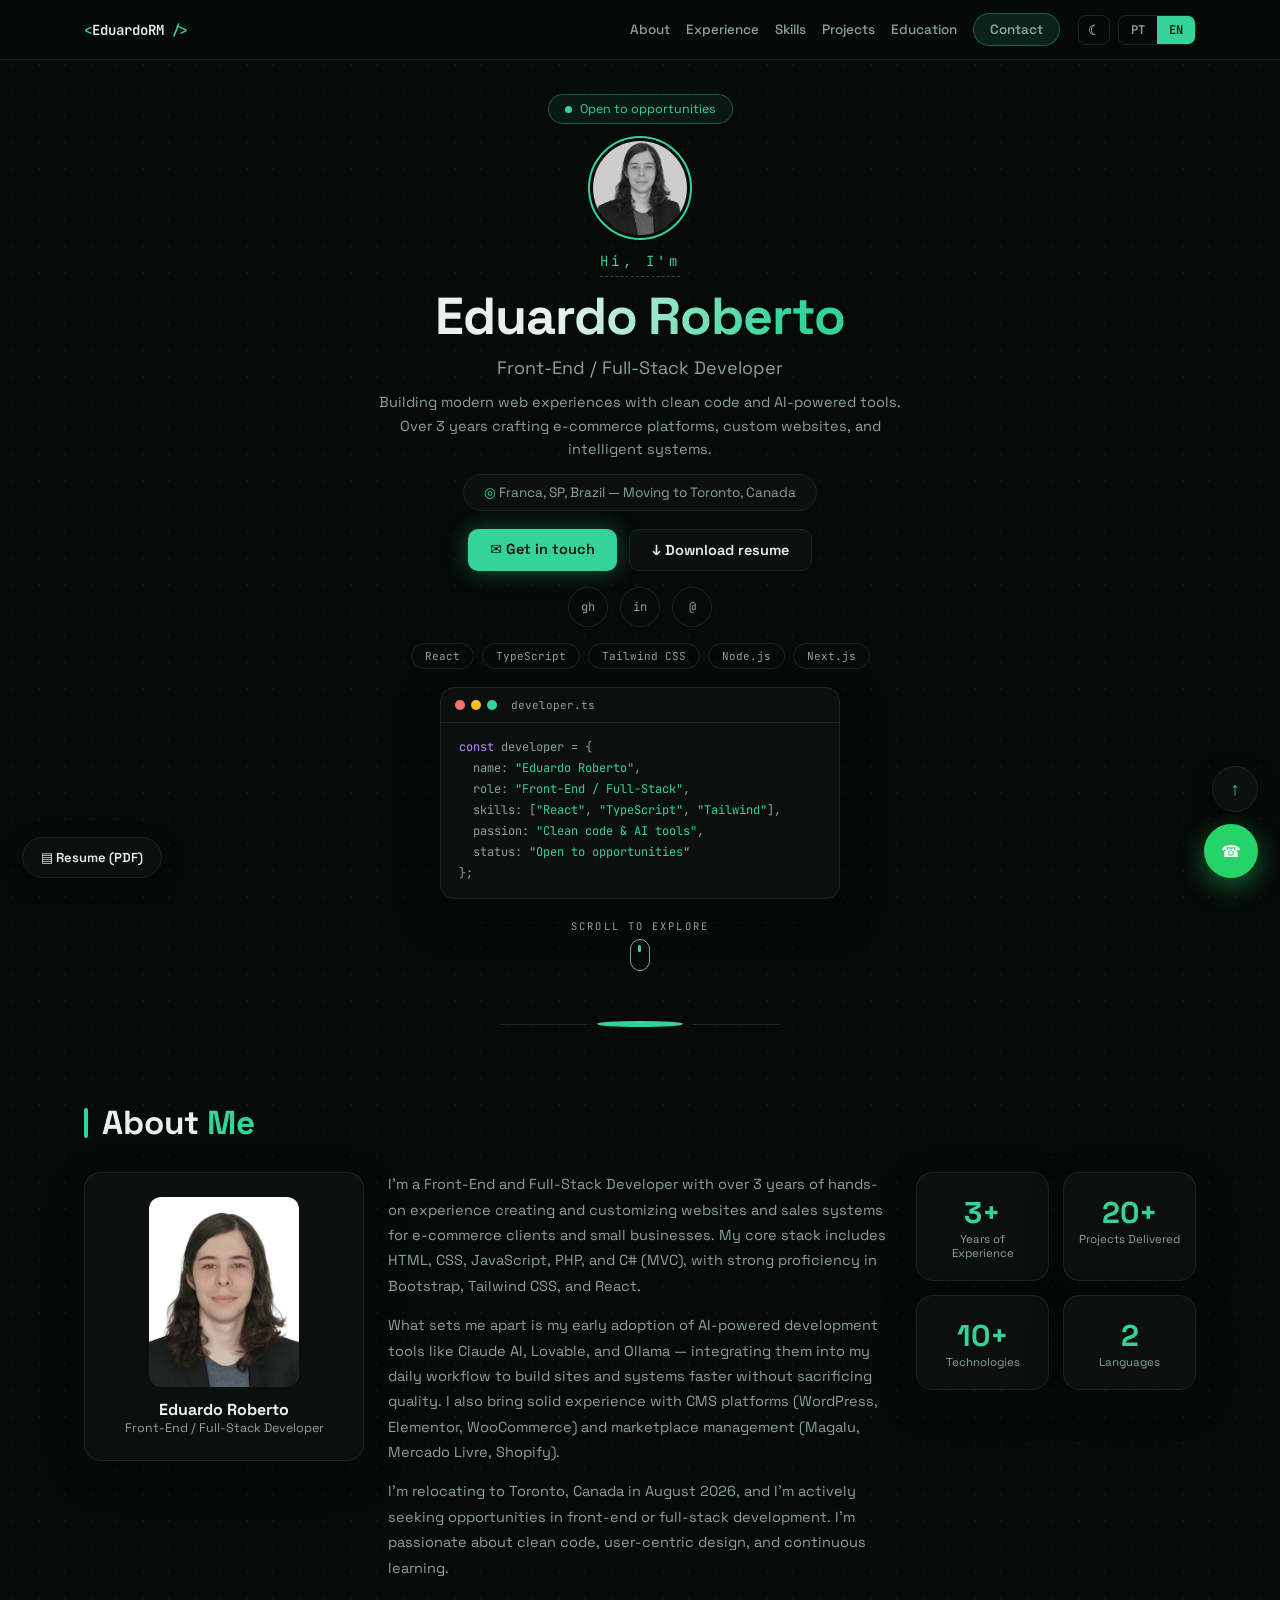
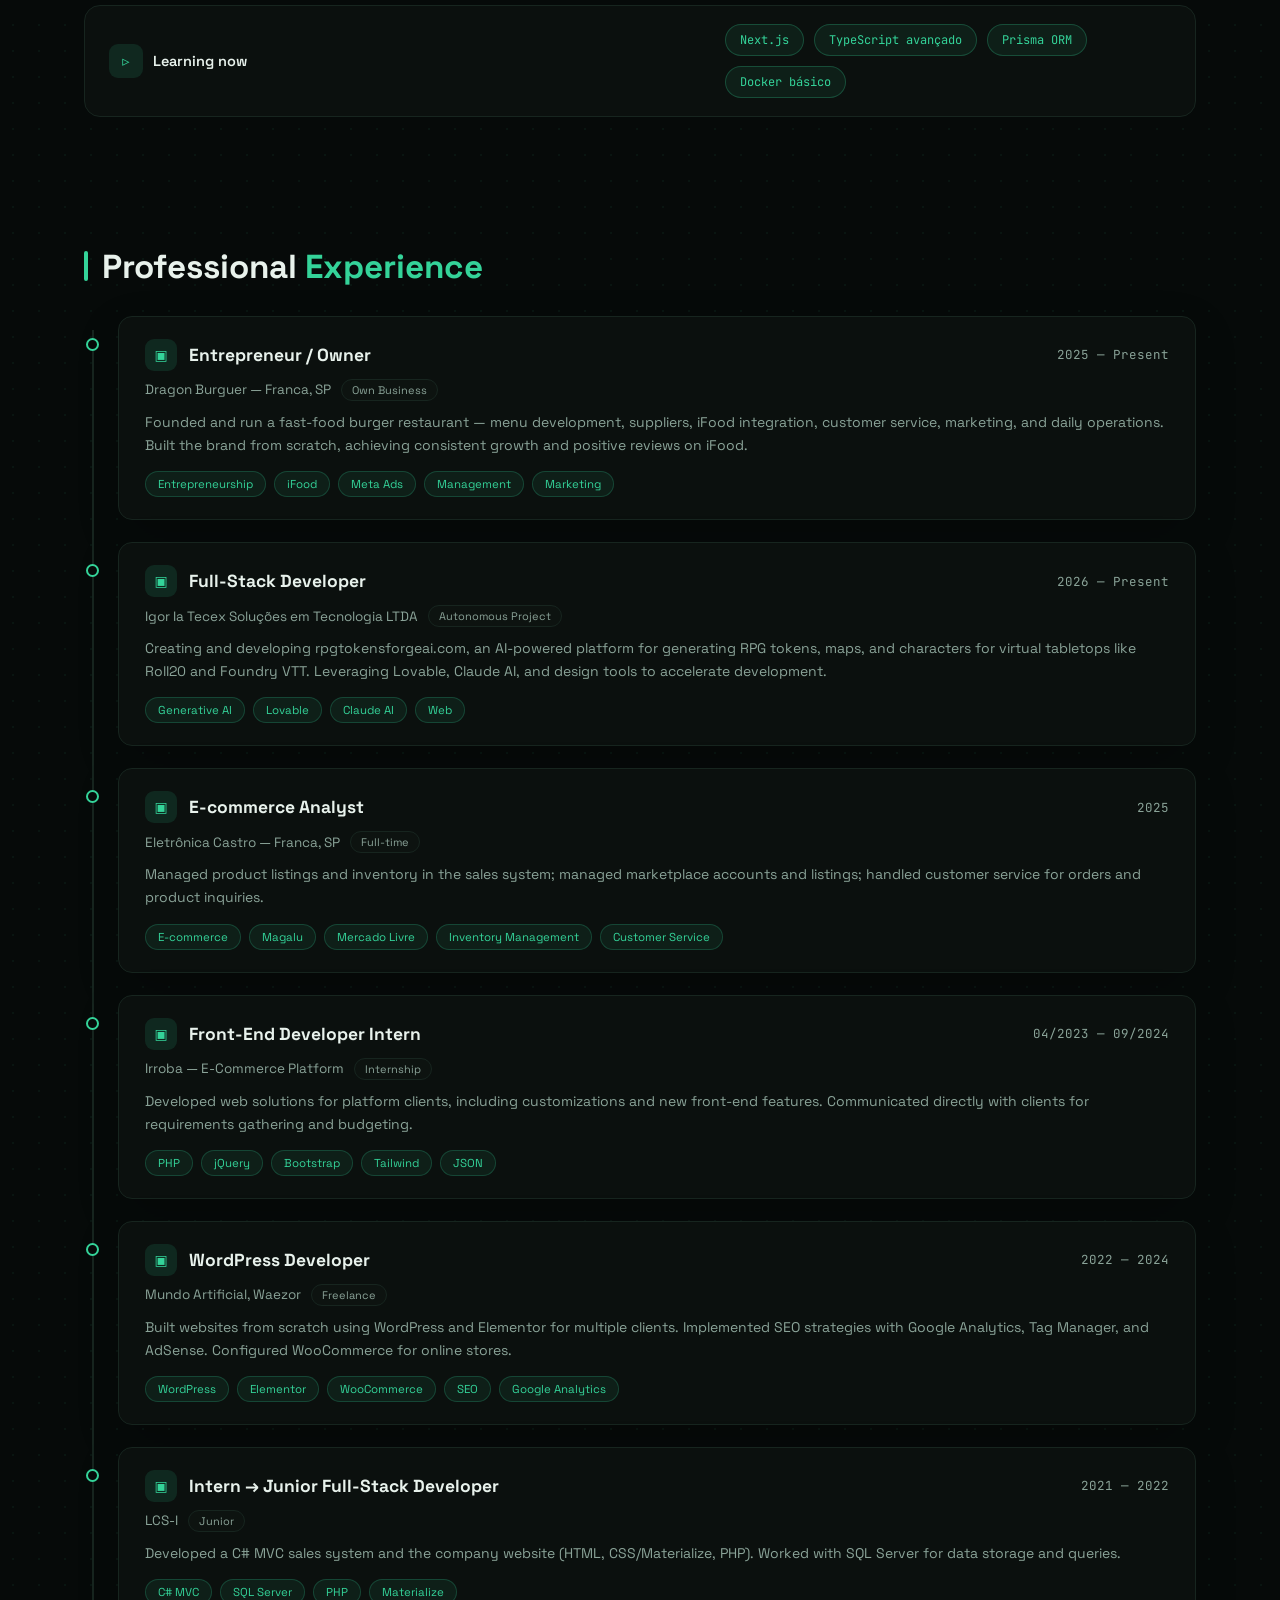
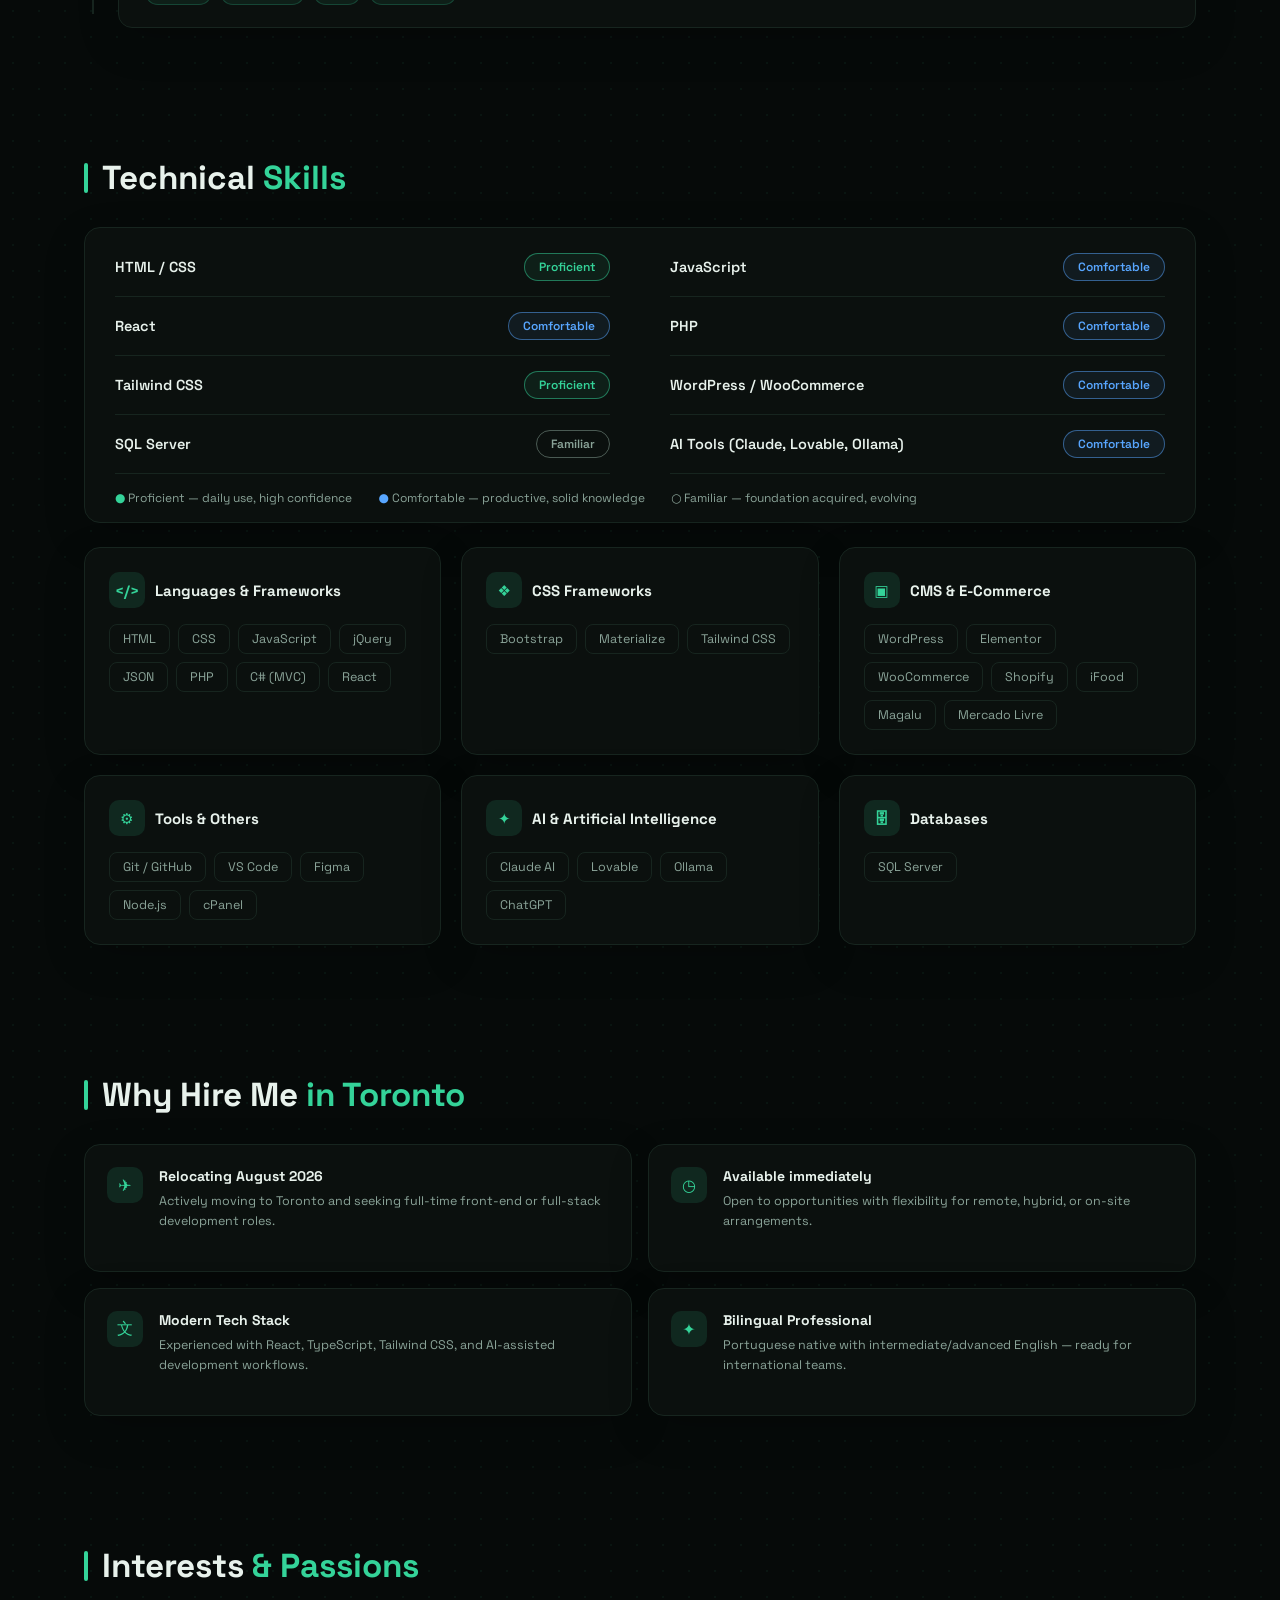
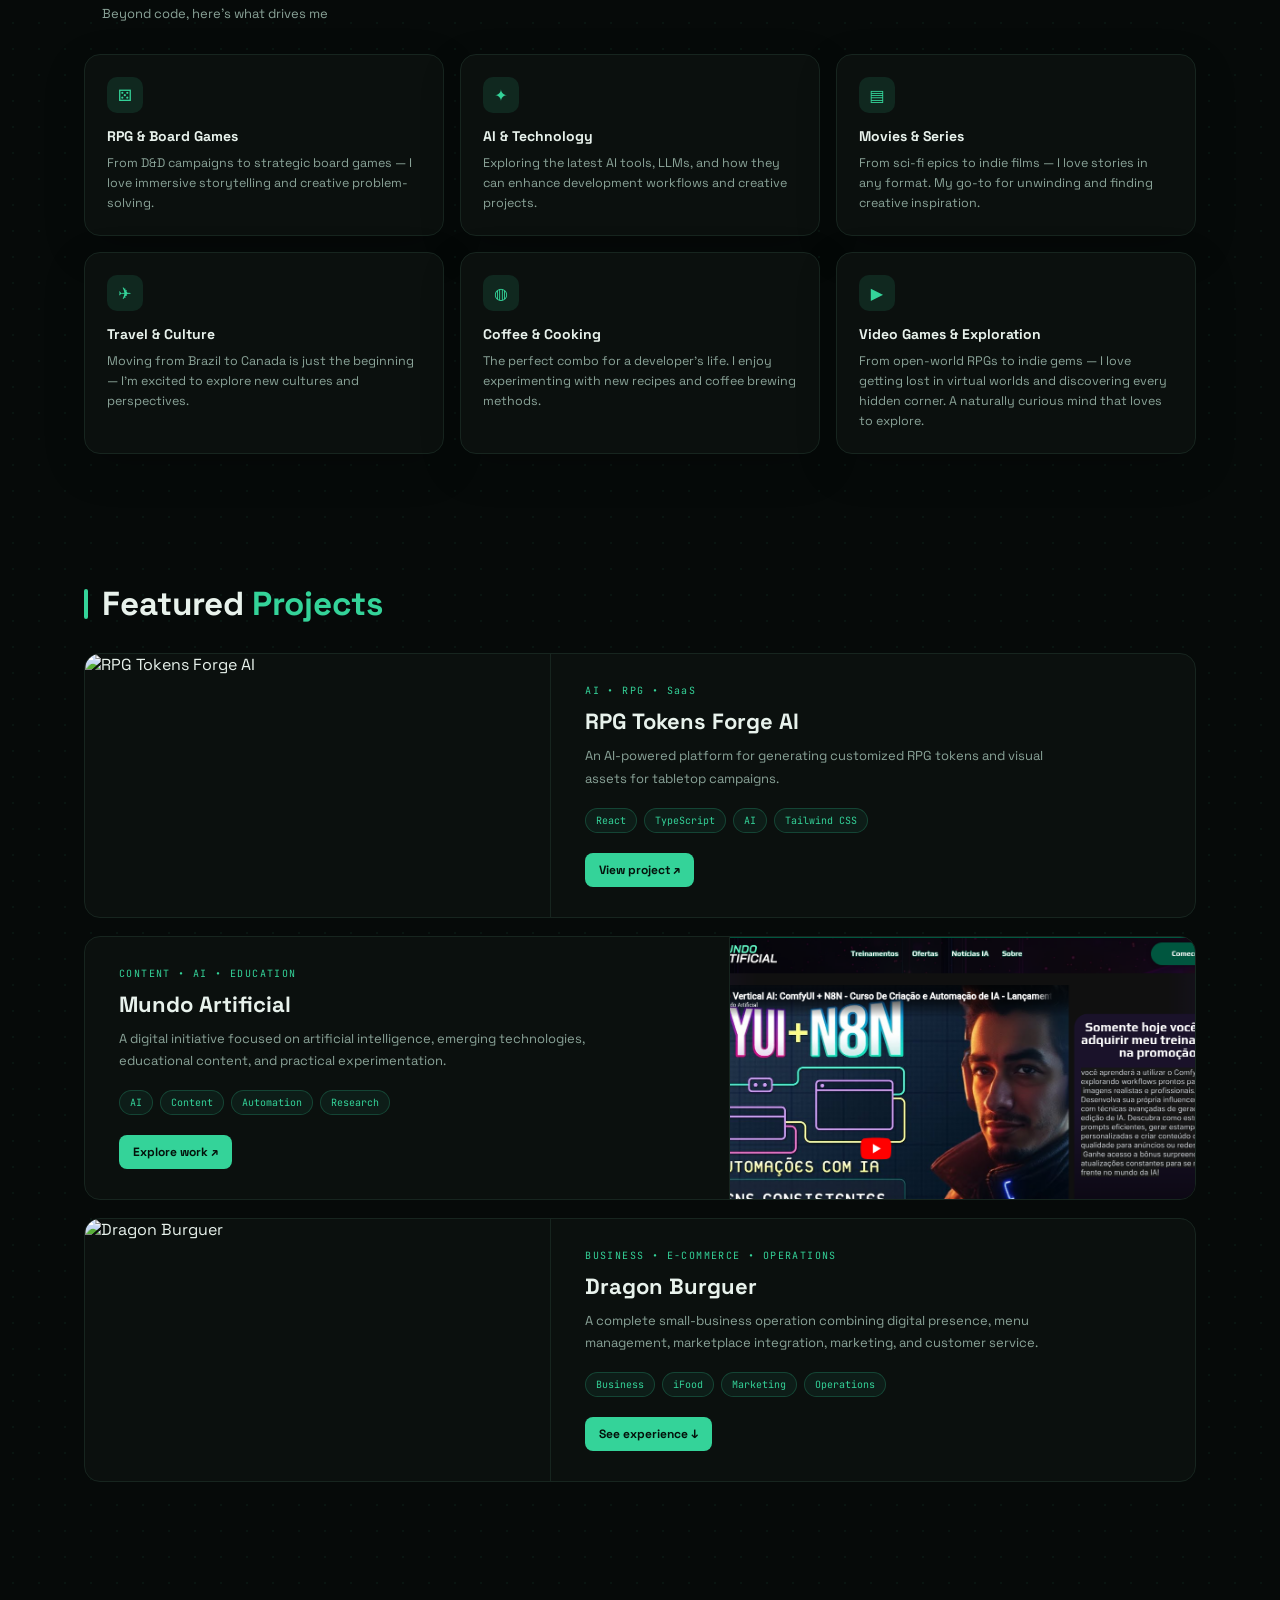
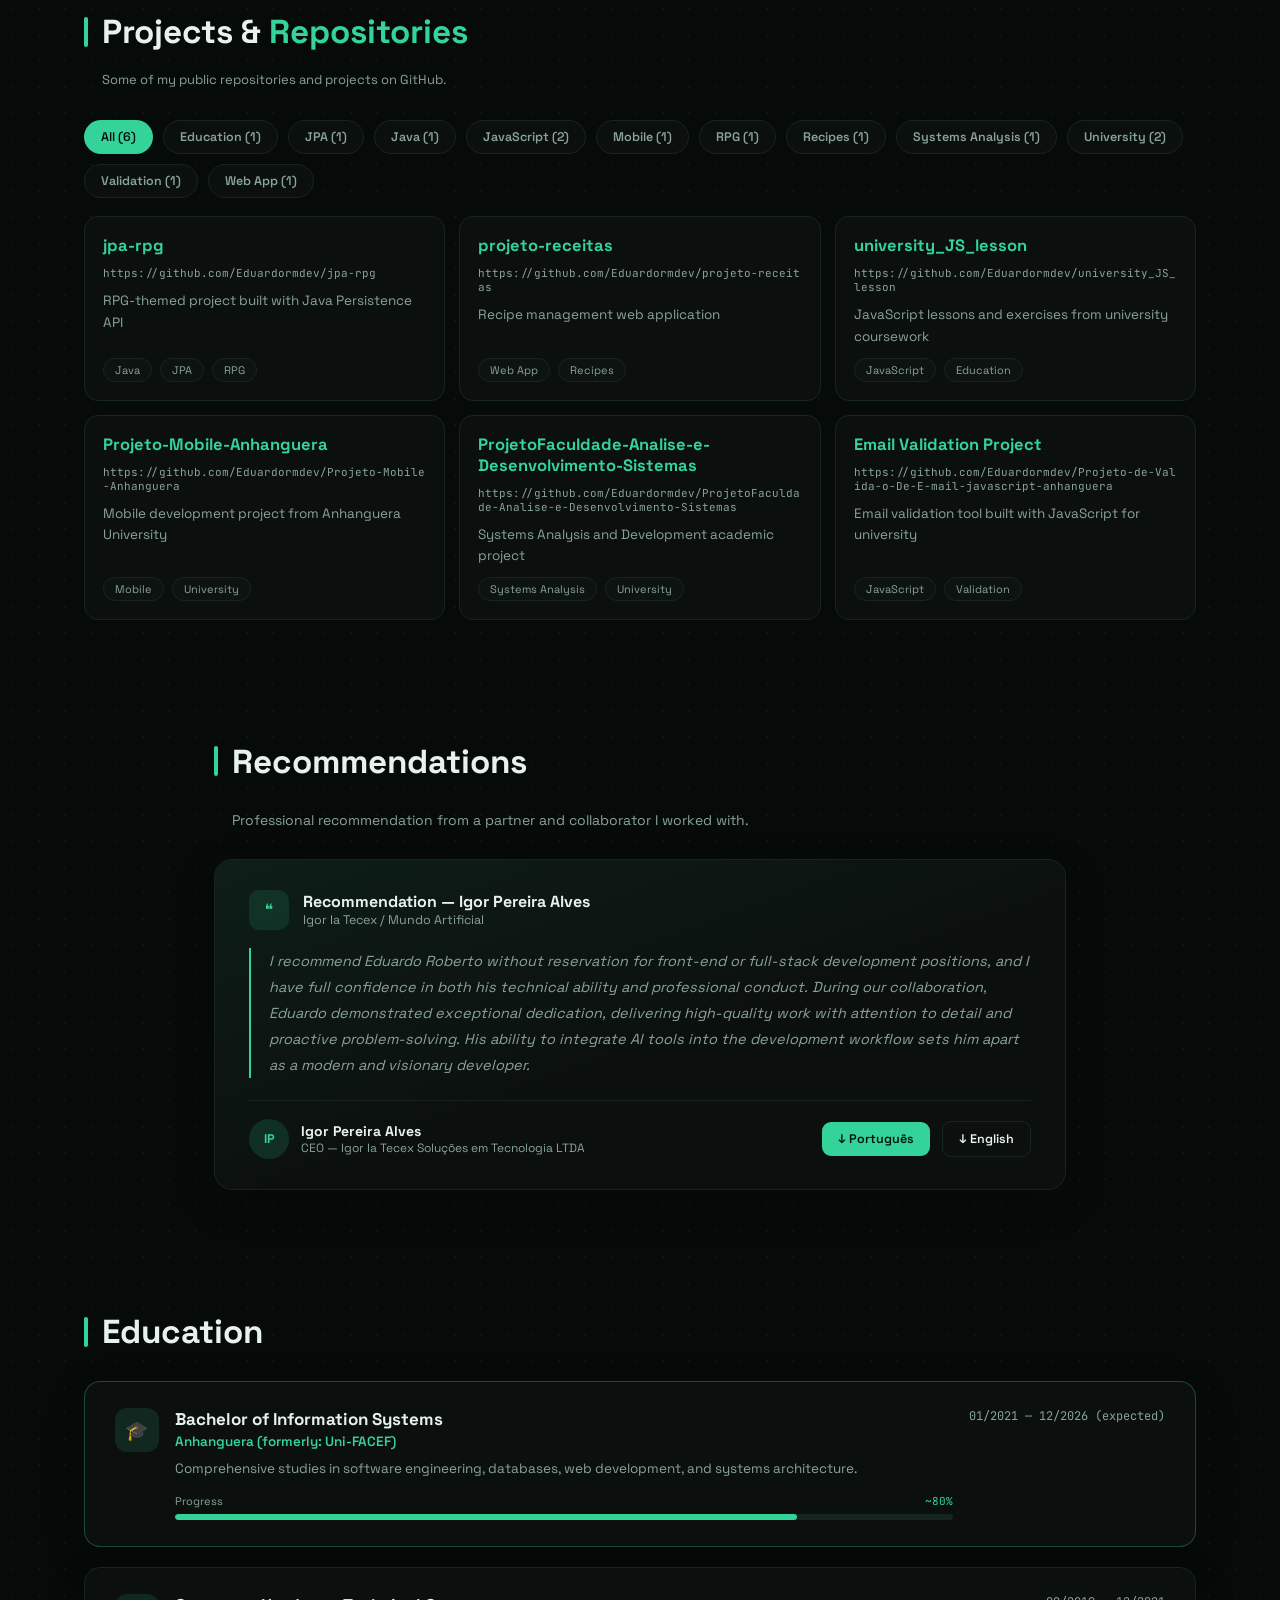
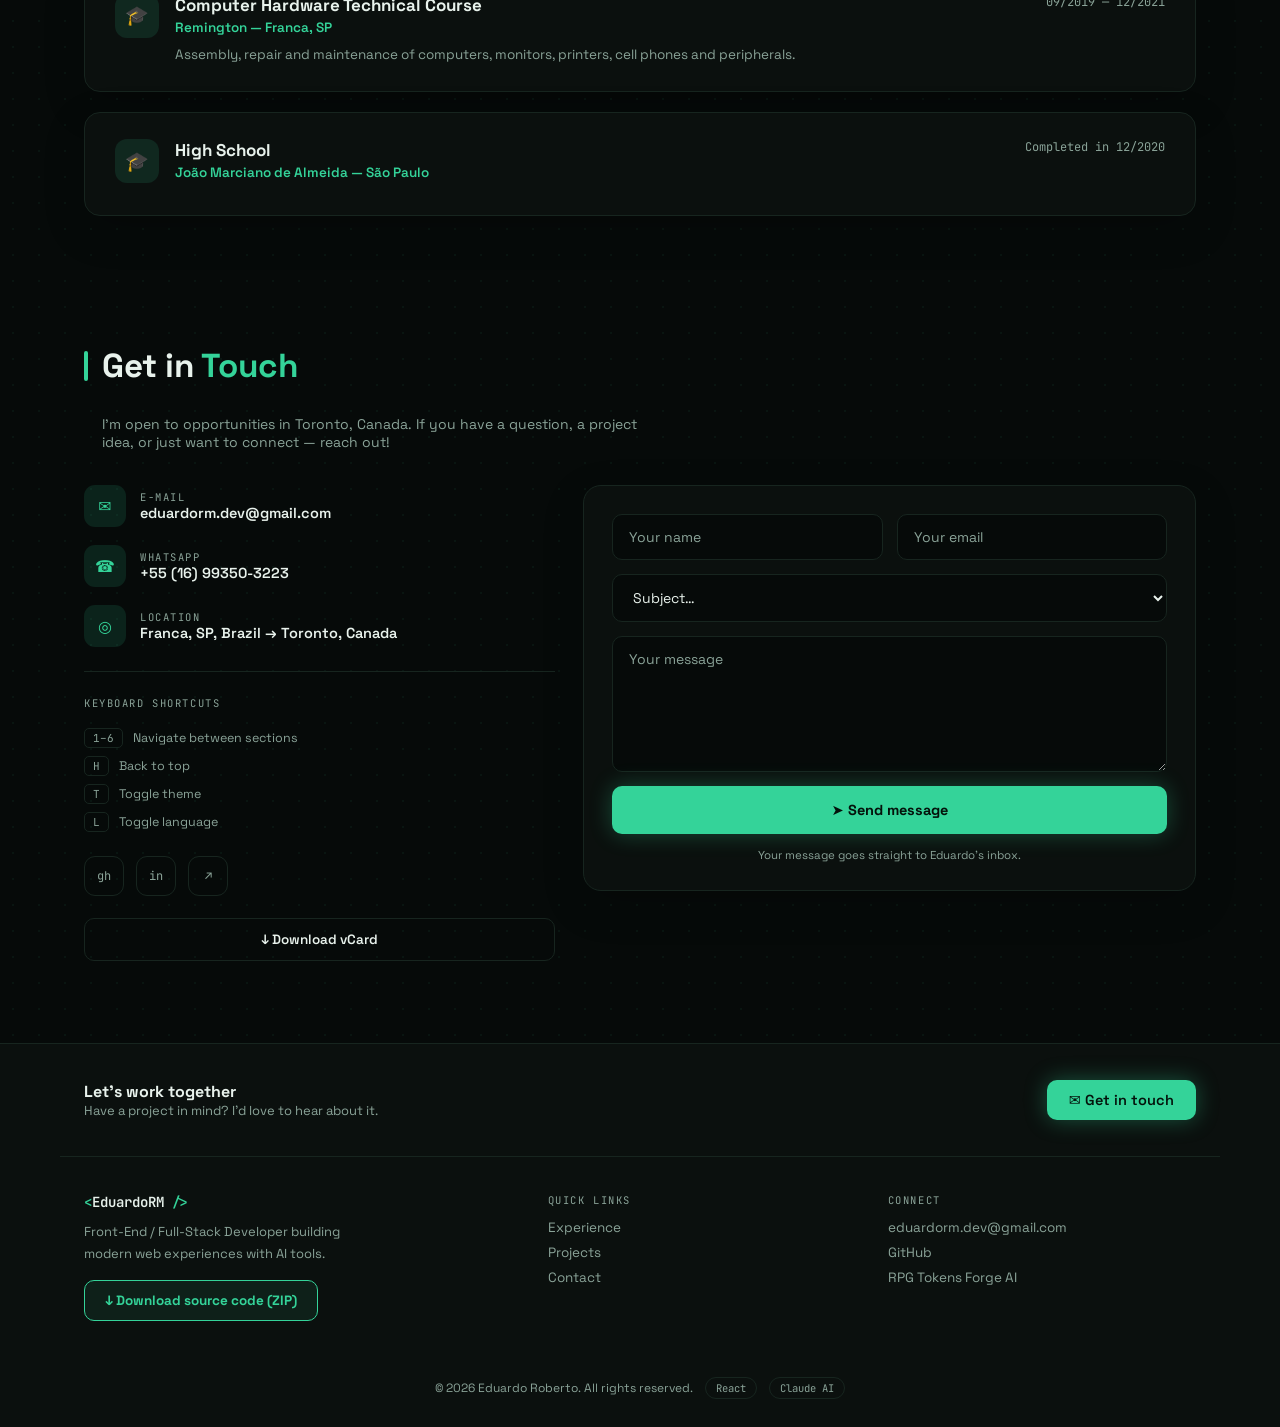
==== commit 4cc99490: "Polimento adição de sessões no portifolio" ====
--- a/index.html
+++ b/index.html
@@ -7,12 +7,26 @@
   <link rel="preconnect" href="https://fonts.googleapis.com">
   <link href="https://fonts.googleapis.com/css2?family=Space+Grotesk:wght@400;500;600;700&family=JetBrains+Mono:wght@400;500;600&display=swap" rel="stylesheet">
   <link rel="stylesheet" href="css/style.css">
+  <link rel="stylesheet" href="css/portfolio-layout.css">
+  <style>
+    .toronto-grid { display:grid; grid-template-columns:1fr 1fr; gap:20px; }
+    .toronto-card { background:var(--panel,#0b100e); border:1px solid var(--line,#17251f); border-radius:16px; padding:24px; display:flex; gap:16px; }
+    .extra-card-icon { width:40px; height:40px; flex:none; border-radius:10px; background:rgba(52,211,153,.12); display:grid; place-items:center; color:var(--accent,#34d399); }
+    .extra-card-title { font-weight:700; font-size:15.5px; margin-bottom:6px; }
+    .extra-card-text { font-size:13.5px; line-height:1.6; color:var(--muted,#8aa398); }
+    .interests-title { margin-bottom:10px; }
+    .interests-subtitle { margin:0 0 30px 18px; font-size:14px; color:var(--muted,#8aa398); }
+    .interests-grid { display:grid; grid-template-columns:repeat(3,1fr); gap:20px; }
+    .interest-card { background:var(--panel,#0b100e); border:1px solid var(--line,#17251f); border-radius:16px; padding:26px; }
+    .interest-card .extra-card-icon { margin-bottom:14px; }
+    .interest-card .extra-card-title { margin-bottom:8px; }
+    @media (max-width: 800px) {
+      .toronto-grid, .interests-grid { grid-template-columns:1fr; }
+    }
+  </style>
 </head>
 <body>
-
 <div id="app">
-
-  <!-- ===== NAV ===== -->
   <header class="nav">
     <nav class="nav-inner">
       <a href="#hero" class="nav-logo"><span class="accent">&lt;</span>EduardoRM <span class="accent">/&gt;</span></a>
@@ -29,13 +43,9 @@
   </header>
 
   <main>
-
-    <!-- HERO -->
     <section id="hero" class="hero">
       <div id="heroBadge" class="hero-badge"><span class="dot"></span>Open to opportunities</div>
-      <div class="hero-avatar">
-        <img src="assets/foto-pb.jpg" alt="Eduardo Roberto">
-      </div>
+      <div class="hero-avatar"><img src="assets/foto-pb.jpg" alt="Eduardo Roberto"></div>
       <div id="heroGreeting" class="hero-subtitle">Hi, I'm</div>
       <h1>Eduardo Roberto</h1>
       <p id="heroRole" class="hero-role">Front-End / Full-Stack Developer</p>
@@ -50,9 +60,7 @@
         <a href="https://www.linkedin.com/in/eduardo-roberto-mendes-194a232a3/" target="_blank" title="LinkedIn" class="social-circle">in</a>
         <a href="mailto:eduardorm.dev@gmail.com" target="_blank" title="Email" class="social-circle">@</a>
       </div>
-      <div class="hero-tags">
-        <span>React</span><span>TypeScript</span><span>Tailwind CSS</span><span>Node.js</span><span>Next.js</span>
-      </div>
+      <div class="hero-tags"><span>React</span><span>TypeScript</span><span>Tailwind CSS</span><span>Node.js</span><span>Next.js</span></div>
       <div class="code-block">
         <div class="code-bar">
           <span class="code-dot" style="background:#f87171"></span>
@@ -68,22 +76,15 @@
   status: <span class="str">"Open to opportunities"</span>
 };</pre>
       </div>
-      <div class="scroll-hint">
-        <span id="heroScrollText">SCROLL TO EXPLORE</span>
-        <div class="scroll-mouse"><span class="dot"></span></div>
-      </div>
+      <div class="scroll-hint"><span id="heroScrollText">SCROLL TO EXPLORE</span><div class="scroll-mouse"><span class="dot"></span></div></div>
     </section>
 
     <div class="divider"><span></span><span class="dot"></span><span></span></div>
 
-    <!-- ABOUT -->
     <section id="about" style="max-width:1160px;margin:0 auto;padding:56px 24px">
       <div class="section-title"><span class="bar"></span><h2 id="aboutTitle">About <span class="accent">Me</span></h2></div>
       <div class="about-grid">
-        <div class="about-card">
-          <img src="assets/foto-branca.jpg" alt="Eduardo Roberto">
-          <div><div class="name">Eduardo Roberto</div><div class="role">Front-End / Full-Stack Developer</div></div>
-        </div>
+        <div class="about-card"><img src="assets/foto-branca.jpg" alt="Eduardo Roberto"><div><div class="name">Eduardo Roberto</div><div class="role">Front-End / Full-Stack Developer</div></div></div>
         <div class="about-text">
           <p id="aboutP1">I'm a Front-End and Full-Stack Developer with over 3 years of hands-on experience creating and customizing websites and sales systems for e-commerce clients and small businesses. My core stack includes HTML, CSS, JavaScript, PHP, and C# (MVC), with strong proficiency in Bootstrap, Tailwind CSS, and React.</p>
           <p id="aboutP2">What sets me apart is my early adoption of AI-powered development tools like Claude AI, Lovable, and Ollama — integrating them into my daily workflow to build sites and systems faster without sacrificing quality. I also bring solid experience with CMS platforms (WordPress, Elementor, WooCommerce) and marketplace management (Magalu, Mercado Livre, Shopify).</p>
@@ -96,201 +97,195 @@
           <div class="stat-card"><div class="number">2</div><div class="label" id="statLangsLabel">Languages</div></div>
         </div>
       </div>
-      <div class="learning-bar">
-        <div class="label" id="learningTitle"><span class="icon">▹</span>Learning now</div>
-        <div style="flex:1"></div>
-        <div class="learning-tags">
-          <span class="learning-tag">Next.js</span>
-          <span class="learning-tag">TypeScript avançado</span>
-          <span class="learning-tag">Prisma ORM</span>
-          <span class="learning-tag">Docker básico</span>
-        </div>
-      </div>
-    </section>
-
-    <!-- EXPERIENCE -->
+      <div class="learning-bar"><div class="label" id="learningTitle"><span class="icon">▹</span>Learning now</div><div style="flex:1"></div><div class="learning-tags"><span class="learning-tag">Next.js</span><span class="learning-tag">TypeScript avançado</span><span class="learning-tag">Prisma ORM</span><span class="learning-tag">Docker básico</span></div></div>
+    </section>
+
     <section id="experience" style="max-width:1160px;margin:0 auto;padding:56px 24px">
       <div class="section-title"><span class="bar"></span><h2 id="expTitle">Professional <span class="accent">Experience</span></h2></div>
       <div class="timeline"></div>
     </section>
 
-    <!-- SKILLS -->
     <section id="skills" style="max-width:1160px;margin:0 auto;padding:56px 24px">
       <div class="section-title"><span class="bar"></span><h2 id="skillsTitle">Technical <span class="accent">Skills</span></h2></div>
-      <div class="skills-panel">
-        <div class="skills-grid"></div>
-        <div class="skill-legend"></div>
-      </div>
+      <div class="skills-panel"><div class="skills-grid"></div><div class="skill-legend"></div></div>
       <div class="skill-categories"></div>
     </section>
 
-    <!-- PROJECTS -->
-    <section id="projects" style="max-width:1160px;margin:0 auto;padding:56px 24px">
-      <div class="section-title"><span class="bar"></span><h2 id="projTitle">Projects & <span class="accent">Repositories</span></h2></div>
-      <p id="projSubtitle" style="margin:0 0 28px 18px;font-size:14px;color:var(--muted,#8aa398)">Some of my public repositories and projects on GitHub.</p>
+    <section id="toronto" style="max-width:1160px;margin:0 auto;padding:56px 24px">
+      <div class="section-title"><span class="bar"></span><h2 data-en-html="Why Hire Me <span class='accent'>in Toronto</span>" data-pt-html="Por que me contratar <span class='accent'>em Toronto</span>">Why Hire Me <span class="accent">in Toronto</span></h2></div>
+      <div class="toronto-grid">
+        <div class="toronto-card"><span class="extra-card-icon">✈</span><div><div class="extra-card-title" data-en="Relocating August 2026" data-pt="Mudança em agosto de 2026">Relocating August 2026</div><div class="extra-card-text" data-en="Actively moving to Toronto and seeking full-time front-end or full-stack development roles." data-pt="Mudança ativa para Toronto em busca de vagas full-time de desenvolvimento front-end ou full-stack.">Actively moving to Toronto and seeking full-time front-end or full-stack development roles.</div></div></div>
+        <div class="toronto-card"><span class="extra-card-icon">◷</span><div><div class="extra-card-title" data-en="Available immediately" data-pt="Disponibilidade imediata">Available immediately</div><div class="extra-card-text" data-en="Open to opportunities with flexibility for remote, hybrid, or on-site arrangements." data-pt="Aberto a oportunidades com flexibilidade para regimes remoto, híbrido ou presencial.">Open to opportunities with flexibility for remote, hybrid, or on-site arrangements.</div></div></div>
+        <div class="toronto-card"><span class="extra-card-icon">文</span><div><div class="extra-card-title" data-en="Modern Tech Stack" data-pt="Stack de tecnologia moderno">Modern Tech Stack</div><div class="extra-card-text" data-en="Experienced with React, TypeScript, Tailwind CSS, and AI-assisted development workflows." data-pt="Experiência com React, TypeScript, Tailwind CSS e fluxos de desenvolvimento assistidos por IA.">Experienced with React, TypeScript, Tailwind CSS, and AI-assisted development workflows.</div></div></div>
+        <div class="toronto-card"><span class="extra-card-icon">✦</span><div><div class="extra-card-title" data-en="Bilingual Professional" data-pt="Profissional bilíngue">Bilingual Professional</div><div class="extra-card-text" data-en="Portuguese native with intermediate/advanced English — ready for international teams." data-pt="Português nativo com inglês intermediário/avançado — pronto para times internacionais.">Portuguese native with intermediate/advanced English — ready for international teams.</div></div></div>
+      </div>
+    </section>
+
+    <section id="interests" style="max-width:1160px;margin:0 auto;padding:56px 24px">
+      <div class="section-title interests-title"><span class="bar"></span><h2 data-en-html="Interests <span class='accent'>&amp; Passions</span>" data-pt-html="Interesses <span class='accent'>&amp; Paixões</span>">Interests <span class="accent">&amp; Passions</span></h2></div>
+      <p class="interests-subtitle" data-en="Beyond code, here's what drives me" data-pt="Além do código, é isso que me move">Beyond code, here's what drives me</p>
+      <div class="interests-grid">
+        <div class="interest-card"><span class="extra-card-icon">⚄</span><div class="extra-card-title" data-en="RPG &amp; Board Games" data-pt="RPG &amp; Jogos de tabuleiro">RPG &amp; Board Games</div><div class="extra-card-text" data-en="From D&amp;D campaigns to strategic board games — I love immersive storytelling and creative problem-solving." data-pt="De campanhas de D&amp;D a jogos estratégicos — amo narrativas imersivas e resolução criativa de problemas.">From D&amp;D campaigns to strategic board games — I love immersive storytelling and creative problem-solving.</div></div>
+        <div class="interest-card"><span class="extra-card-icon">✦</span><div class="extra-card-title" data-en="AI &amp; Technology" data-pt="IA &amp; Tecnologia">AI &amp; Technology</div><div class="extra-card-text" data-en="Exploring the latest AI tools, LLMs, and how they can enhance development workflows and creative projects." data-pt="Explorando as ferramentas de IA e LLMs mais recentes, e como elas potencializam fluxos de desenvolvimento e projetos criativos.">Exploring the latest AI tools, LLMs, and how they can enhance development workflows and creative projects.</div></div>
+        <div class="interest-card"><span class="extra-card-icon">▤</span><div class="extra-card-title" data-en="Movies &amp; Series" data-pt="Filmes &amp; Séries">Movies &amp; Series</div><div class="extra-card-text" data-en="From sci-fi epics to indie films — I love stories in any format. My go-to for unwinding and finding creative inspiration." data-pt="De épicos sci-fi a filmes indie — amo histórias em qualquer formato; meu jeito de relaxar e achar inspiração criativa.">From sci-fi epics to indie films — I love stories in any format. My go-to for unwinding and finding creative inspiration.</div></div>
+        <div class="interest-card"><span class="extra-card-icon">✈</span><div class="extra-card-title" data-en="Travel &amp; Culture" data-pt="Viagens &amp; Cultura">Travel &amp; Culture</div><div class="extra-card-text" data-en="Moving from Brazil to Canada is just the beginning — I'm excited to explore new cultures and perspectives." data-pt="Mudar do Brasil para o Canadá é só o começo — estou animado para explorar novas culturas e perspectivas.">Moving from Brazil to Canada is just the beginning — I'm excited to explore new cultures and perspectives.</div></div>
+        <div class="interest-card"><span class="extra-card-icon">◍</span><div class="extra-card-title" data-en="Coffee &amp; Cooking" data-pt="Café &amp; Cozinha">Coffee &amp; Cooking</div><div class="extra-card-text" data-en="The perfect combo for a developer's life. I enjoy experimenting with new recipes and coffee brewing methods." data-pt="O combo perfeito para a vida de dev. Gosto de experimentar novas receitas e métodos de preparo de café.">The perfect combo for a developer's life. I enjoy experimenting with new recipes and coffee brewing methods.</div></div>
+        <div class="interest-card"><span class="extra-card-icon">▶</span><div class="extra-card-title" data-en="Video Games &amp; Exploration" data-pt="Video Games &amp; Exploração">Video Games &amp; Exploration</div><div class="extra-card-text" data-en="From open-world RPGs to indie gems — I love getting lost in virtual worlds and discovering every hidden corner. A naturally curious mind that loves to explore." data-pt="De RPGs de mundo aberto a jogos indie — amo me perder em mundos virtuais e descobrir cada canto escondido. Uma mente curiosa que adora explorar.">From open-world RPGs to indie gems — I love getting lost in virtual worlds and discovering every hidden corner. A naturally curious mind that loves to explore.</div></div>
+      </div>
+    </section>
+
+
+    <section id="featured-projects" class="portfolio-section featured-projects">
+      <div class="section-title">
+        <span class="bar"></span>
+        <h2 data-en-html="Featured <span class='accent'>Projects</span>" data-pt-html="Projetos <span class='accent'>em destaque</span>">
+          Featured <span class="accent">Projects</span>
+        </h2>
+      </div>
+
+      <div class="featured-projects-list">
+        <article class="featured-project-card">
+          <img src="assets/featured-rpg.png" alt="RPG Tokens Forge AI" class="featured-project-image">
+          <div class="featured-project-content">
+            <div class="featured-project-kicker">AI • RPG • SaaS</div>
+            <h3>RPG Tokens Forge AI</h3>
+            <p data-en="An AI-powered platform for generating customized RPG tokens and visual assets for tabletop campaigns."
+               data-pt="Plataforma com inteligência artificial para gerar tokens personalizados e recursos visuais para campanhas de RPG.">
+              An AI-powered platform for generating customized RPG tokens and visual assets for tabletop campaigns.
+            </p>
+            <div class="featured-project-tags">
+              <span>React</span><span>TypeScript</span><span>AI</span><span>Tailwind CSS</span>
+            </div>
+            <a href="https://rpgtokensforgeai.com" target="_blank" class="featured-project-button"
+               data-en="View project ↗" data-pt="Ver projeto ↗">View project ↗</a>
+          </div>
+        </article>
+
+        <article class="featured-project-card featured-project-card-reverse">
+          <img src="assets/featured-artificial.png" alt="Mundo Artificial" class="featured-project-image">
+          <div class="featured-project-content">
+            <div class="featured-project-kicker">CONTENT • AI • EDUCATION</div>
+            <h3>Mundo Artificial</h3>
+            <p data-en="A digital initiative focused on artificial intelligence, emerging technologies, educational content, and practical experimentation."
+               data-pt="Iniciativa digital focada em inteligência artificial, tecnologias emergentes, conteúdo educacional e experimentação prática.">
+              A digital initiative focused on artificial intelligence, emerging technologies, educational content, and practical experimentation.
+            </p>
+            <div class="featured-project-tags">
+              <span>AI</span><span>Content</span><span>Automation</span><span>Research</span>
+            </div>
+            <a href="https://github.com/Eduardormdev" target="_blank" class="featured-project-button"
+               data-en="Explore work ↗" data-pt="Explorar trabalho ↗">Explore work ↗</a>
+          </div>
+        </article>
+
+        <article class="featured-project-card">
+          <img src="assets/featured-burger.png" alt="Dragon Burguer" class="featured-project-image">
+          <div class="featured-project-content">
+            <div class="featured-project-kicker">BUSINESS • E-COMMERCE • OPERATIONS</div>
+            <h3>Dragon Burguer</h3>
+            <p data-en="A complete small-business operation combining digital presence, menu management, marketplace integration, marketing, and customer service."
+               data-pt="Operação completa de pequeno negócio combinando presença digital, gestão de cardápio, integração com marketplace, marketing e atendimento.">
+              A complete small-business operation combining digital presence, menu management, marketplace integration, marketing, and customer service.
+            </p>
+            <div class="featured-project-tags">
+              <span>Business</span><span>iFood</span><span>Marketing</span><span>Operations</span>
+            </div>
+            <a href="#experience" class="featured-project-button"
+               data-en="See experience ↓" data-pt="Ver experiência ↓">See experience ↓</a>
+          </div>
+        </article>
+      </div>
+    </section>
+
+    <section id="projects" class="portfolio-section repositories-section">
+      <div class="section-title">
+        <span class="bar"></span>
+        <h2 id="projTitle">GitHub &amp; <span class="accent">Repositories</span></h2>
+      </div>
+      <p id="projSubtitle" class="section-subtitle">Some of my public repositories and projects on GitHub.</p>
       <div class="filter-bar"></div>
       <div class="projects-grid"></div>
     </section>
 
-    <!-- RECOMMENDATION -->
     <section style="max-width:900px;margin:0 auto;padding:56px 24px">
       <div class="section-title"><span class="bar"></span><h2 id="recTitle">Recommendations</h2></div>
       <p id="recSubtitle" style="margin:0 0 30px 18px;font-size:14px;color:var(--muted,#8aa398)">Professional recommendation from a partner and collaborator I worked with.</p>
       <div class="rec-card">
-        <div class="rec-header">
-          <span class="rec-icon">❝</span>
-          <div><div id="recName" class="name">Recommendation — Igor Pereira Alves</div><div id="recRole" class="role">Igor Ia Tecex / Mundo Artificial</div></div>
-        </div>
+        <div class="rec-header"><span class="rec-icon">❝</span><div><div id="recName" class="name">Recommendation — Igor Pereira Alves</div><div id="recRole" class="role">Igor Ia Tecex / Mundo Artificial</div></div></div>
         <blockquote id="recQuote" class="rec-quote">I recommend Eduardo Roberto without reservation for front-end or full-stack development positions, and I have full confidence in both his technical ability and professional conduct. During our collaboration, Eduardo demonstrated exceptional dedication, delivering high-quality work with attention to detail and proactive problem-solving. His ability to integrate AI tools into the development workflow sets him apart as a modern and visionary developer.</blockquote>
-        <div class="rec-footer">
-          <span class="rec-avatar">IP</span>
-          <div><div id="recPersonName" class="name">Igor Pereira Alves</div><div id="recPersonRole" class="role">CEO — Igor Ia Tecex Soluções em Tecnologia LTDA</div></div>
-          <div style="flex:1"></div>
-          <a href="assets/recommendation-pt.pdf" target="_blank" id="recBtnPT" class="rec-btn rec-btn-primary">↓ Português</a>
-          <a href="assets/recommendation-en.pdf" target="_blank" id="recBtnEN" class="rec-btn rec-btn-secondary">↓ English</a>
-        </div>
-      </div>
-    </section>
-
-    <!-- EDUCATION -->
+        <div class="rec-footer"><span class="rec-avatar">IP</span><div><div id="recPersonName" class="name">Igor Pereira Alves</div><div id="recPersonRole" class="role">CEO — Igor Ia Tecex Soluções em Tecnologia LTDA</div></div><div style="flex:1"></div><a href="assets/recommendation-pt.pdf" target="_blank" id="recBtnPT" class="rec-btn rec-btn-primary">↓ Português</a><a href="assets/recommendation-en.pdf" target="_blank" id="recBtnEN" class="rec-btn rec-btn-secondary">↓ English</a></div>
+      </div>
+    </section>
+
     <section id="education" style="max-width:1160px;margin:0 auto;padding:56px 24px">
       <div class="section-title"><span class="bar"></span><h2 id="eduTitle">Education</h2></div>
       <div class="education-list">
-        <div class="edu-card highlight">
-          <span class="edu-icon">🎓</span>
-          <div class="edu-content">
-            <div id="edu1Title" class="edu-title">Bachelor of Information Systems</div>
-            <div id="edu1Inst" class="edu-institution">Anhanguera (formerly: Uni-FACEF)</div>
-            <div id="edu1Desc" class="edu-desc">Comprehensive studies in software engineering, databases, web development, and systems architecture.</div>
-            <div class="edu-progress">
-              <div class="edu-progress-header"><span id="edu1Progress">Progress</span><span style="font-family:'JetBrains Mono',monospace;color:var(--accent,#34d399)">~80%</span></div>
-              <div class="edu-progress-bar"><div class="edu-progress-fill" style="width:80%"></div></div>
-            </div>
-          </div>
-          <span id="edu1Date" class="edu-date">01/2021 — 12/2026 (expected)</span>
-        </div>
-        <div class="edu-card">
-          <span class="edu-icon">🎓</span>
-          <div class="edu-content">
-            <div id="edu2Title" class="edu-title">Computer Hardware Technical Course</div>
-            <div id="edu2Inst" class="edu-institution">Remington — Franca, SP</div>
-            <div id="edu2Desc" class="edu-desc">Assembly, repair and maintenance of computers, monitors, printers, cell phones and peripherals.</div>
-          </div>
-          <span id="edu2Date" class="edu-date">09/2019 — 12/2021</span>
-        </div>
-        <div class="edu-card">
-          <span class="edu-icon">🎓</span>
-          <div class="edu-content">
-            <div id="edu3Title" class="edu-title">High School</div>
-            <div id="edu3Inst" class="edu-institution">João Marciano de Almeida — São Paulo</div>
-          </div>
-          <span id="edu3Date" class="edu-date">Completed in 12/2020</span>
-        </div>
-      </div>
-    </section>
-
-    <!-- CONTACT -->
+        <div class="edu-card highlight"><span class="edu-icon">🎓</span><div class="edu-content"><div id="edu1Title" class="edu-title">Bachelor of Information Systems</div><div id="edu1Inst" class="edu-institution">Anhanguera (formerly: Uni-FACEF)</div><div id="edu1Desc" class="edu-desc">Comprehensive studies in software engineering, databases, web development, and systems architecture.</div><div class="edu-progress"><div class="edu-progress-header"><span id="edu1Progress">Progress</span><span style="font-family:'JetBrains Mono',monospace;color:var(--accent,#34d399)">~80%</span></div><div class="edu-progress-bar"><div class="edu-progress-fill" style="width:80%"></div></div></div></div><span id="edu1Date" class="edu-date">01/2021 — 12/2026 (expected)</span></div>
+        <div class="edu-card"><span class="edu-icon">🎓</span><div class="edu-content"><div id="edu2Title" class="edu-title">Computer Hardware Technical Course</div><div id="edu2Inst" class="edu-institution">Remington — Franca, SP</div><div id="edu2Desc" class="edu-desc">Assembly, repair and maintenance of computers, monitors, printers, cell phones and peripherals.</div></div><span id="edu2Date" class="edu-date">09/2019 — 12/2021</span></div>
+        <div class="edu-card"><span class="edu-icon">🎓</span><div class="edu-content"><div id="edu3Title" class="edu-title">High School</div><div id="edu3Inst" class="edu-institution">João Marciano de Almeida — São Paulo</div></div><span id="edu3Date" class="edu-date">Completed in 12/2020</span></div>
+      </div>
+    </section>
+
     <section id="contact" style="max-width:1160px;margin:0 auto;padding:56px 24px 72px">
       <div class="section-title"><span class="bar"></span><h2 id="contactTitle">Get in <span class="accent">Touch</span></h2></div>
       <p id="contactSubtitle" style="margin:0 0 34px 18px;font-size:14px;color:var(--muted,#8aa398);max-width:60ch">I'm open to opportunities in Toronto, Canada. If you have a question, a project idea, or just want to connect — reach out!</p>
       <div class="contact-grid">
         <div class="contact-info">
-          <div class="contact-item">
-            <span class="contact-icon">✉</span>
-            <div><div id="labelEmail" class="contact-label">E-MAIL</div><div class="contact-value"><a href="mailto:eduardorm.dev@gmail.com" target="_blank">eduardorm.dev@gmail.com</a></div></div>
-          </div>
-          <div class="contact-item">
-            <span class="contact-icon"><svg width="20" height="20" viewBox="0 0 24 24" fill="none"><path d="M12 3a9 9 0 0 0-7.8 13.5L3 21l4.7-1.2A9 9 0 1 0 12 3Z" stroke="currentColor" stroke-width="1.8" stroke-linejoin="round"></path><path d="M9 8.5c.3-.7 1.1-.6 1.4 0l.5 1c.15.3.1.65-.12.9l-.4.45c.5 1.1 1.35 1.95 2.45 2.45l.45-.4c.25-.22.6-.27.9-.12l1 .5c.6.3.7 1.1 0 1.4-.55.25-1.2.35-1.85.2-2.2-.5-3.95-2.25-4.45-4.45-.15-.65-.05-1.3.12-1.93Z" fill="currentColor"></path></svg></span>
-            <div><div id="labelWhatsapp" class="contact-label">WHATSAPP</div><div class="contact-value"><a href="https://wa.me/5516993503223" target="_blank">+55 (16) 99350-3223</a></div></div>
-          </div>
-          <div class="contact-item">
-            <span class="contact-icon">◎</span>
-            <div><div id="labelLocation" class="contact-label">LOCATION</div><div id="locationText" class="contact-value">Franca, SP, Brazil → Toronto, Canada</div></div>
-          </div>
+          <div class="contact-item"><span class="contact-icon">✉</span><div><div id="labelEmail" class="contact-label">E-MAIL</div><div class="contact-value"><a href="mailto:eduardorm.dev@gmail.com" target="_blank">eduardorm.dev@gmail.com</a></div></div></div>
+          <div class="contact-item"><span class="contact-icon">☎</span><div><div id="labelWhatsapp" class="contact-label">WHATSAPP</div><div class="contact-value"><a href="https://wa.me/5516993503223" target="_blank">+55 (16) 99350-3223</a></div></div></div>
+          <div class="contact-item"><span class="contact-icon">◎</span><div><div id="labelLocation" class="contact-label">LOCATION</div><div id="locationText" class="contact-value">Franca, SP, Brazil → Toronto, Canada</div></div></div>
           <div class="contact-divider"></div>
           <div id="shortcutsTitle" class="shortcuts-title">KEYBOARD SHORTCUTS</div>
-          <div class="shortcut-list">
-            <div class="shortcut"><kbd>1–6</kbd><span id="shortcutNavText">Navigate between sections</span></div>
-            <div class="shortcut"><kbd>H</kbd><span id="shortcutTopText">Back to top</span></div>
-            <div class="shortcut"><kbd>T</kbd><span id="shortcutThemeText">Toggle theme</span></div>
-            <div class="shortcut"><kbd>L</kbd><span id="shortcutLangText">Toggle language</span></div>
-          </div>
-          <div class="contact-socials">
-            <a href="https://github.com/Eduardormdev" target="_blank" class="social-square">gh</a>
-            <a href="https://www.linkedin.com/in/eduardo-roberto-mendes-194a232a3/" target="_blank" class="social-square">in</a>
-            <a href="https://rpgtokensforgeai.com" target="_blank" class="social-square">↗</a>
-          </div>
+          <div class="shortcut-list"><div class="shortcut"><kbd>1–6</kbd><span id="shortcutNavText">Navigate between sections</span></div><div class="shortcut"><kbd>H</kbd><span id="shortcutTopText">Back to top</span></div><div class="shortcut"><kbd>T</kbd><span id="shortcutThemeText">Toggle theme</span></div><div class="shortcut"><kbd>L</kbd><span id="shortcutLangText">Toggle language</span></div></div>
+          <div class="contact-socials"><a href="https://github.com/Eduardormdev" target="_blank" class="social-square">gh</a><a href="https://www.linkedin.com/in/eduardo-roberto-mendes-194a232a3/" target="_blank" class="social-square">in</a><a href="https://rpgtokensforgeai.com" target="_blank" class="social-square">↗</a></div>
           <a id="vcardBtn" href="#" download="Eduardo_Roberto.vcf" class="vcard-btn">↓ Download vCard</a>
         </div>
         <div class="contact-form">
-          <div class="form-row">
-            <input id="formName" type="text" class="form-input" placeholder="Your name">
-            <input id="formEmail" type="email" class="form-input" placeholder="Your email">
-          </div>
-          <select id="formSubject" class="form-input">
-            <option value="">Subject…</option>
-            <option value="Job offer">Job offer</option>
-            <option value="Interview invitation">Interview invitation</option>
-            <option value="Freelance project">Freelance project</option>
-            <option value="Partnership / Collaboration">Partnership / Collaboration</option>
-            <option value="Question">Question</option>
-            <option value="Other">Other</option>
-          </select>
-          <textarea id="formMessage" class="form-input" rows="6" placeholder="Your message"></textarea>
-          <button id="sendBtn" class="btn-send">➤ Send message</button>
-          <div id="formNote" class="form-note">Your message goes straight to Eduardo's inbox.</div>
-        </div>
-      </div>
-    </section>
-
+          <div class="form-row"><input id="formName" type="text" class="form-input" placeholder="Your name"><input id="formEmail" type="email" class="form-input" placeholder="Your email"></div>
+          <select id="formSubject" class="form-input"><option value="">Subject…</option><option value="Job offer">Job offer</option><option value="Interview invitation">Interview invitation</option><option value="Freelance project">Freelance project</option><option value="Partnership / Collaboration">Partnership / Collaboration</option><option value="Question">Question</option><option value="Other">Other</option></select>
+          <textarea id="formMessage" class="form-input" rows="6" placeholder="Your message"></textarea><button id="sendBtn" class="btn-send">➤ Send message</button><div id="formNote" class="form-note">Your message goes straight to Eduardo's inbox.</div>
+        </div>
+      </div>
+    </section>
   </main>
 
-  <!-- FOOTER -->
   <footer class="footer">
-    <div class="footer-cta">
-      <div><div id="footerCtaTitle" class="title">Let's work together</div><div id="footerCtaSub" class="subtitle">Have a project in mind? I'd love to hear about it.</div></div>
-      <div style="flex:1"></div>
-      <a href="#contact" id="footerCtaBtn" class="btn-primary">✉ Get in touch</a>
+    <div class="footer-cta"><div><div id="footerCtaTitle" class="title">Let's work together</div><div id="footerCtaSub" class="subtitle">Have a project in mind? I'd love to hear about it.</div></div><div style="flex:1"></div><a href="#contact" id="footerCtaBtn" class="btn-primary">✉ Get in touch</a></div>
+    <div class="footer-links">
+      <div><div class="nav-logo"><span class="accent">&lt;</span>EduardoRM <span class="accent">/&gt;</span></div><p id="footerDesc" style="margin:10px 0 0;font-size:13px;line-height:1.65;color:var(--muted,#8aa398);max-width:34ch">Front-End / Full-Stack Developer building modern web experiences with AI tools.</p><a href="download.html" id="downloadZipBtn" class="footer-download-btn">↓ Download source code (ZIP)</a></div>
+      <div><div id="footerQuickTitle" class="footer-col-title">QUICK LINKS</div><div class="footer-col-links"><a href="#experience" id="footerLink1">Experience</a><a href="#projects" id="footerLink2">Projects</a><a href="#contact" id="footerLink3">Contact</a></div></div>
+      <div><div id="footerConnectTitle" class="footer-col-title">CONNECT</div><div class="footer-col-links"><a href="mailto:eduardorm.dev@gmail.com" target="_blank">eduardorm.dev@gmail.com</a><a href="https://github.com/Eduardormdev" target="_blank">GitHub</a><a href="https://rpgtokensforgeai.com" target="_blank">RPG Tokens Forge AI</a></div></div>
     </div>
-    <div class="footer-links">
-      <div>
-        <div class="nav-logo"><span class="accent">&lt;</span>EduardoRM <span class="accent">/&gt;</span></div>
-        <p id="footerDesc" style="margin:10px 0 0;font-size:13px;line-height:1.65;color:var(--muted,#8aa398);max-width:34ch">Front-End / Full-Stack Developer building modern web experiences with AI tools.</p>
-        <a href="download.html" id="downloadZipBtn" class="footer-download-btn">↓ Download source code (ZIP)</a>
-      </div>
-      <div>
-        <div id="footerQuickTitle" class="footer-col-title">QUICK LINKS</div>
-        <div class="footer-col-links">
-          <a href="#experience" id="footerLink1">Experience</a>
-          <a href="#projects" id="footerLink2">Projects</a>
-          <a href="#contact" id="footerLink3">Contact</a>
-        </div>
-      </div>
-      <div>
-        <div id="footerConnectTitle" class="footer-col-title">CONNECT</div>
-        <div class="footer-col-links">
-          <a href="mailto:eduardorm.dev@gmail.com" target="_blank">eduardorm.dev@gmail.com</a>
-          <a href="https://github.com/Eduardormdev" target="_blank">GitHub</a>
-          <a href="https://rpgtokensforgeai.com" target="_blank">RPG Tokens Forge AI</a>
-        </div>
-      </div>
-    </div>
-    <div class="footer-bottom">
-      <span id="copyright">© 2026 Eduardo Roberto. All rights reserved.</span>
-      <span class="footer-tag">React</span>
-      <span class="footer-tag">Claude AI</span>
-    </div>
+    <div class="footer-bottom"><span id="copyright">© 2026 Eduardo Roberto. All rights reserved.</span><span class="footer-tag">React</span><span class="footer-tag">Claude AI</span></div>
   </footer>
 
-  <!-- FLOATING BUTTONS -->
   <a id="floatResume" href="assets/Eduardo_Roberto_Resume_EN.pdf" download class="float-resume">▤ Resume (PDF)</a>
   <button id="scrollTopBtn" class="btn-top" title="Top">↑</button>
-  <a href="https://wa.me/5516993503223" target="_blank" title="WhatsApp" class="btn-whatsapp">
-    <svg width="26" height="26" viewBox="0 0 24 24" fill="none"><path d="M12 3a9 9 0 0 0-7.8 13.5L3 21l4.7-1.2A9 9 0 1 0 12 3Z" stroke="#fff" stroke-width="1.8" stroke-linejoin="round"></path><path d="M9 8.5c.3-.7 1.1-.6 1.4 0l.5 1c.15.3.1.65-.12.9l-.4.45c.5 1.1 1.35 1.95 2.45 2.45l.45-.4c.25-.22.6-.27.9-.12l1 .5c.6.3.7 1.1 0 1.4-.55.25-1.2.35-1.85.2-2.2-.5-3.95-2.25-4.45-4.45-.15-.65-.05-1.3.12-1.93Z" fill="#fff"></path></svg>
-  </a>
-
+  <a href="https://wa.me/5516993503223" target="_blank" title="WhatsApp" class="btn-whatsapp">☎</a>
 </div>
 
 <script src="js/main.js"></script>
+<script>
+  (function () {
+    function syncExtraSections() {
+      const lang = document.getElementById('btnPT')?.classList.contains('active') ? 'pt' : 'en';
+      document.documentElement.lang = lang === 'pt' ? 'pt-BR' : 'en';
+      document.querySelectorAll('[data-en][data-pt]').forEach(function (element) {
+        element.innerHTML = element.getAttribute('data-' + lang);
+      });
+      document.querySelectorAll('[data-en-html][data-pt-html]').forEach(function (element) {
+        element.innerHTML = element.getAttribute('data-' + lang + '-html');
+      });
+    }
+    const ptButton = document.getElementById('btnPT');
+    const enButton = document.getElementById('btnEN');
+    ptButton?.addEventListener('click', function () { setTimeout(syncExtraSections); });
+    enButton?.addEventListener('click', function () { setTimeout(syncExtraSections); });
+    const observer = new MutationObserver(syncExtraSections);
+    if (ptButton) observer.observe(ptButton, { attributes: true, attributeFilter: ['class'] });
+    if (enButton) observer.observe(enButton, { attributes: true, attributeFilter: ['class'] });
+    syncExtraSections();
+  })();
+</script>
 </body>
-</html>+</html>
--- a/css/portfolio-layout.css
+++ b/css/portfolio-layout.css
@@ -0,0 +1,274 @@
+
+/* Visual integration layer — reference layout */
+:root {
+  --portfolio-max: 1160px;
+}
+
+.portfolio-section,
+#about,
+#experience,
+#skills,
+#toronto,
+#interests,
+#education,
+#contact {
+  max-width: var(--portfolio-max) !important;
+  margin: 0 auto !important;
+  padding: 64px 24px !important;
+}
+
+#contact {
+  padding-bottom: 82px !important;
+}
+
+.section-title {
+  margin-bottom: 28px !important;
+}
+
+.section-title h2 {
+  font-size: clamp(24px, 2.6vw, 34px) !important;
+}
+
+.section-subtitle,
+.interests-subtitle {
+  margin: -12px 0 30px 18px !important;
+  max-width: 70ch;
+  font-size: 13px !important;
+  line-height: 1.65;
+  color: var(--muted, #8aa398);
+}
+
+/* Cards */
+.toronto-grid {
+  grid-template-columns: repeat(2, minmax(0, 1fr)) !important;
+  gap: 16px !important;
+}
+
+.toronto-card,
+.interest-card,
+.category-card,
+.timeline-card,
+.stat-card,
+.about-card,
+.skills-panel,
+.rec-card,
+.edu-card,
+.contact-form {
+  box-shadow: 0 14px 42px rgba(0,0,0,.18);
+}
+
+.toronto-card,
+.interest-card {
+  min-height: 128px;
+  padding: 22px !important;
+  transition: transform .2s ease, border-color .2s ease, box-shadow .2s ease;
+}
+
+.toronto-card:hover,
+.interest-card:hover,
+.featured-project-card:hover {
+  transform: translateY(-3px);
+  border-color: rgba(52,211,153,.45);
+  box-shadow: 0 20px 52px rgba(0,0,0,.28);
+}
+
+.interests-grid {
+  grid-template-columns: repeat(3, minmax(0, 1fr)) !important;
+  gap: 16px !important;
+}
+
+.extra-card-icon {
+  width: 36px !important;
+  height: 36px !important;
+  border-radius: 10px !important;
+}
+
+.extra-card-title {
+  font-size: 14px !important;
+}
+
+.extra-card-text {
+  font-size: 12.5px !important;
+}
+
+/* Featured projects */
+.featured-projects-list {
+  display: grid;
+  gap: 18px;
+}
+
+.featured-project-card {
+  display: grid;
+  grid-template-columns: minmax(290px, 42%) 1fr;
+  overflow: hidden;
+  min-height: 260px;
+  border: 1px solid var(--line, #17251f);
+  border-radius: 16px;
+  background: var(--panel, #0b100e);
+  transition: transform .2s ease, border-color .2s ease, box-shadow .2s ease;
+}
+
+.featured-project-card-reverse {
+  grid-template-columns: 1fr minmax(290px, 42%);
+}
+
+.featured-project-card-reverse .featured-project-image {
+  order: 2;
+}
+
+.featured-project-image {
+  width: 100%;
+  height: 100%;
+  min-height: 260px;
+  object-fit: cover;
+  border-right: 1px solid var(--line, #17251f);
+}
+
+.featured-project-card-reverse .featured-project-image {
+  border-right: 0;
+  border-left: 1px solid var(--line, #17251f);
+}
+
+.featured-project-content {
+  display: flex;
+  flex-direction: column;
+  justify-content: center;
+  padding: 30px 34px;
+}
+
+.featured-project-kicker {
+  margin-bottom: 10px;
+  font-family: 'JetBrains Mono', monospace;
+  font-size: 10px;
+  letter-spacing: .14em;
+  color: var(--accent, #34d399);
+}
+
+.featured-project-content h3 {
+  margin: 0 0 10px;
+  font-size: 22px;
+}
+
+.featured-project-content p {
+  margin: 0;
+  max-width: 62ch;
+  font-size: 13px;
+  line-height: 1.7;
+  color: var(--muted, #8aa398);
+}
+
+.featured-project-tags {
+  display: flex;
+  flex-wrap: wrap;
+  gap: 7px;
+  margin-top: 18px;
+}
+
+.featured-project-tags span {
+  padding: 5px 10px;
+  border: 1px solid rgba(52,211,153,.22);
+  border-radius: 999px;
+  background: rgba(52,211,153,.07);
+  font-family: 'JetBrains Mono', monospace;
+  font-size: 10px;
+  color: var(--accent, #34d399);
+}
+
+.featured-project-button {
+  align-self: flex-start;
+  margin-top: 20px;
+  padding: 9px 14px;
+  border-radius: 8px;
+  background: var(--accent, #34d399);
+  font-size: 12px;
+  font-weight: 700;
+  color: #04120b;
+}
+
+.featured-project-button:hover {
+  color: #04120b;
+  opacity: .88;
+}
+
+/* Repositories resemble the reference */
+.repositories-section .filter-bar {
+  margin-bottom: 18px;
+}
+
+.repositories-section .projects-grid {
+  grid-template-columns: repeat(3, minmax(0, 1fr)) !important;
+  gap: 14px !important;
+}
+
+.repositories-section .project-card {
+  min-height: 150px;
+  padding: 18px !important;
+}
+
+/* Better vertical rhythm */
+.hero {
+  padding-top: 34px !important;
+  padding-bottom: 36px !important;
+}
+
+.divider {
+  margin: 14px auto 10px !important;
+}
+
+.footer {
+  margin-top: 0 !important;
+}
+
+@media (max-width: 980px) {
+  .featured-project-card,
+  .featured-project-card-reverse {
+    grid-template-columns: 1fr;
+  }
+
+  .featured-project-card-reverse .featured-project-image {
+    order: 0;
+  }
+
+  .featured-project-image,
+  .featured-project-card-reverse .featured-project-image {
+    min-height: 230px;
+    max-height: 320px;
+    border: 0;
+    border-bottom: 1px solid var(--line, #17251f);
+  }
+
+  .repositories-section .projects-grid {
+    grid-template-columns: repeat(2, minmax(0, 1fr)) !important;
+  }
+}
+
+@media (max-width: 760px) {
+  .portfolio-section,
+  #about,
+  #experience,
+  #skills,
+  #toronto,
+  #interests,
+  #education,
+  #contact {
+    padding: 48px 18px !important;
+  }
+
+  .toronto-grid,
+  .interests-grid,
+  .repositories-section .projects-grid {
+    grid-template-columns: 1fr !important;
+  }
+
+  .featured-project-content {
+    padding: 24px 22px;
+  }
+
+  .featured-project-content h3 {
+    font-size: 20px;
+  }
+
+  .featured-project-image {
+    min-height: 190px !important;
+  }
+}
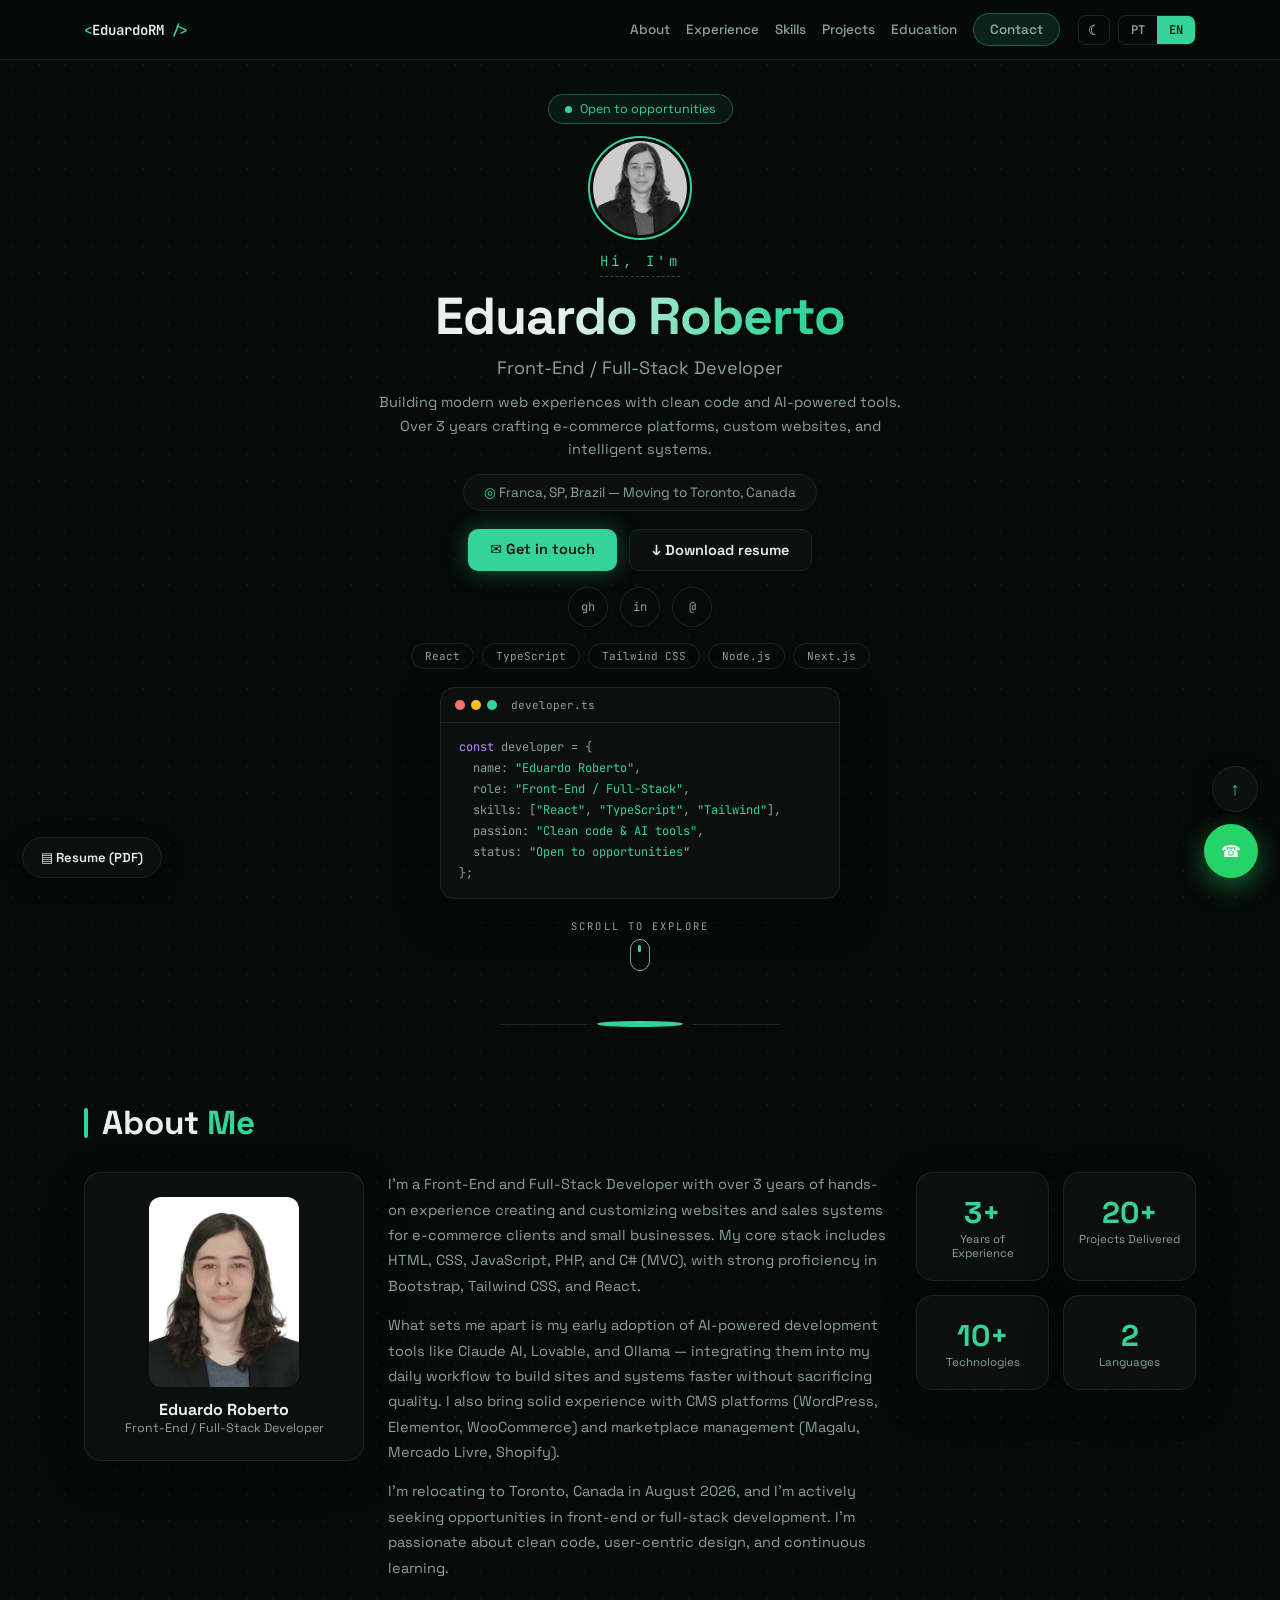
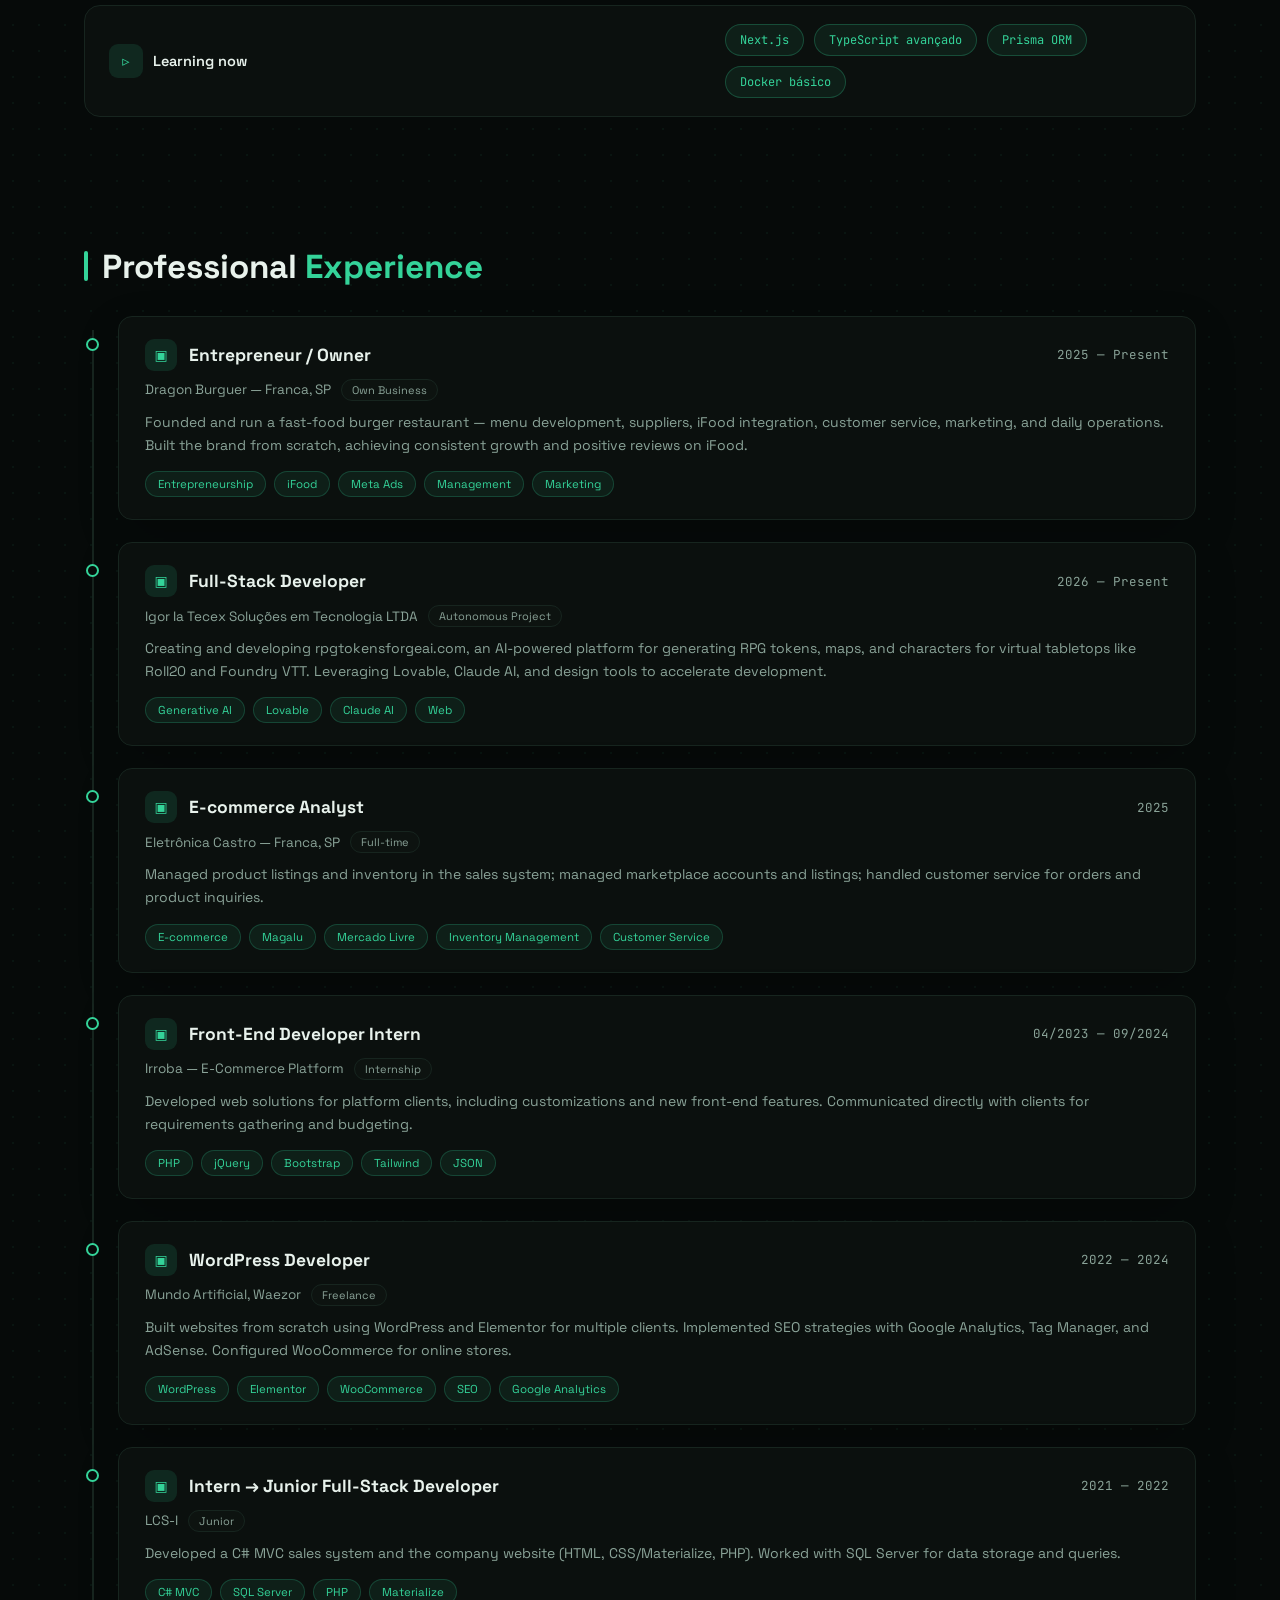
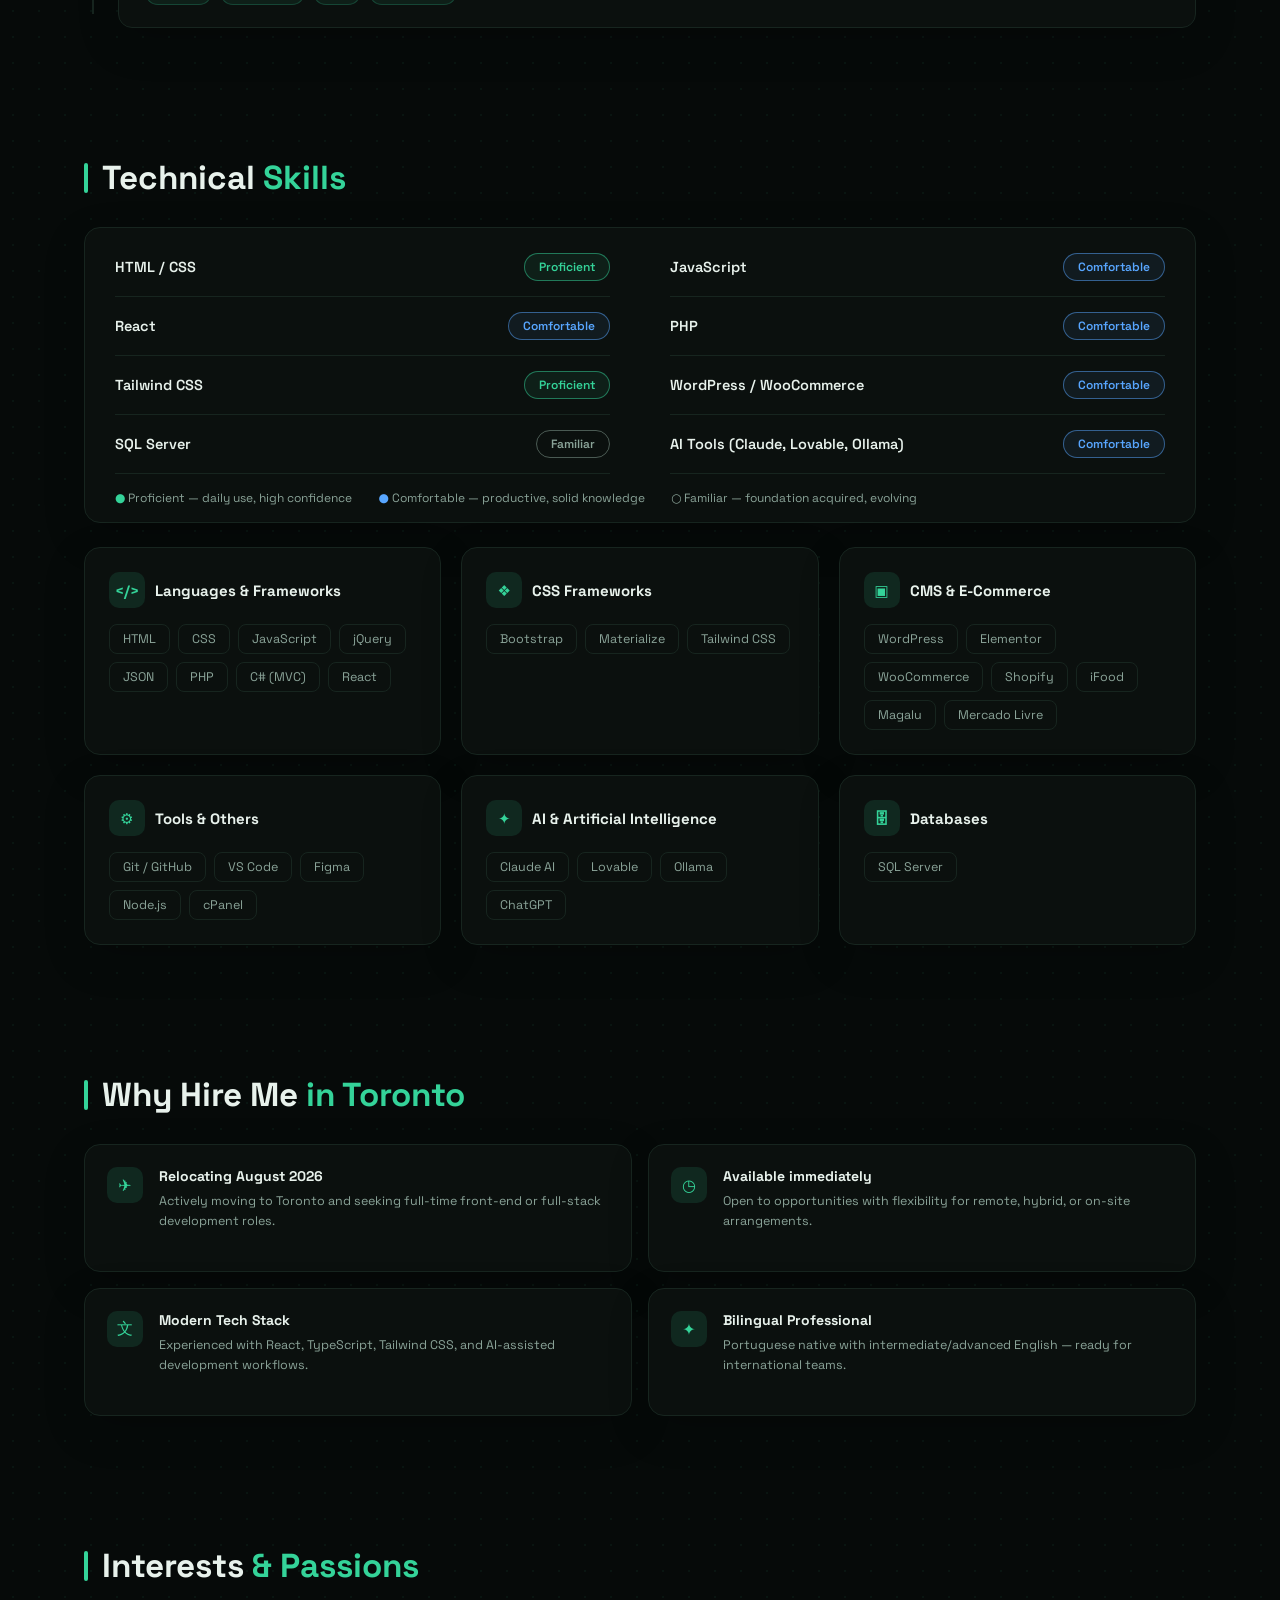
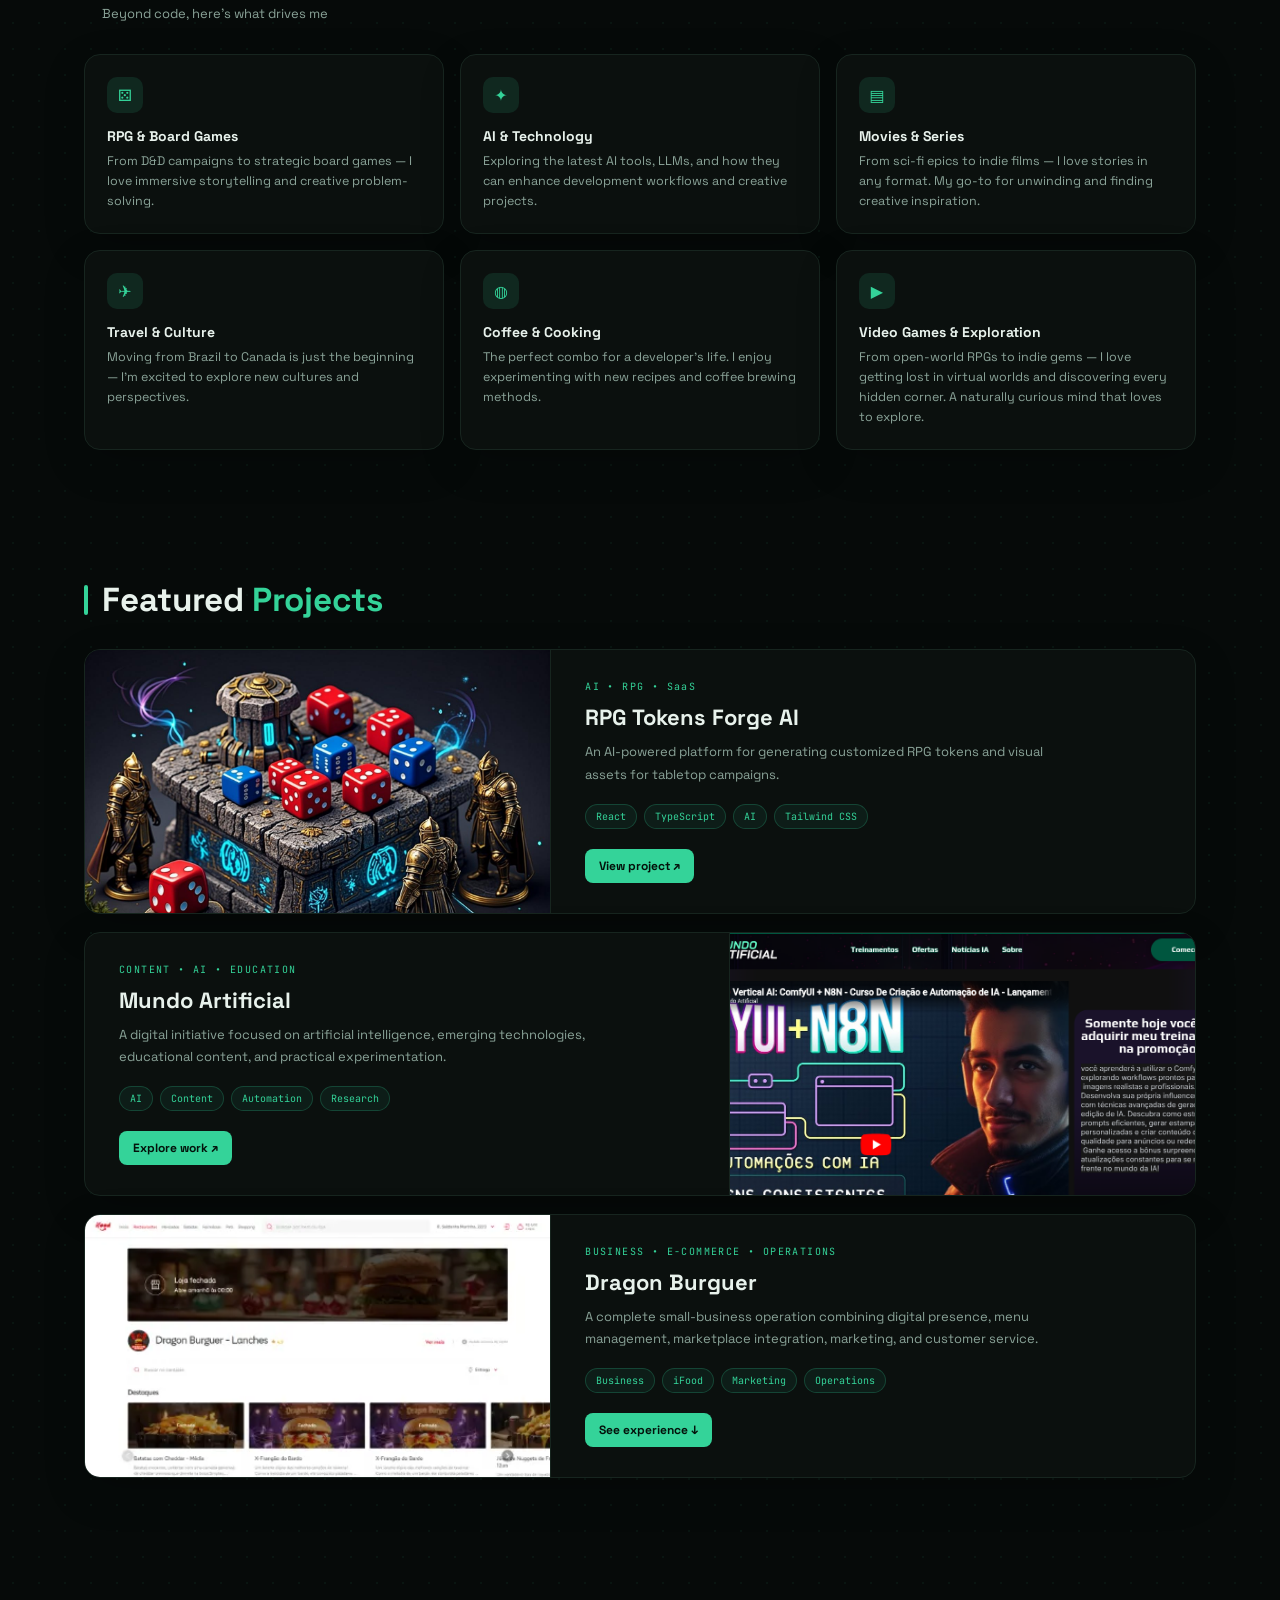
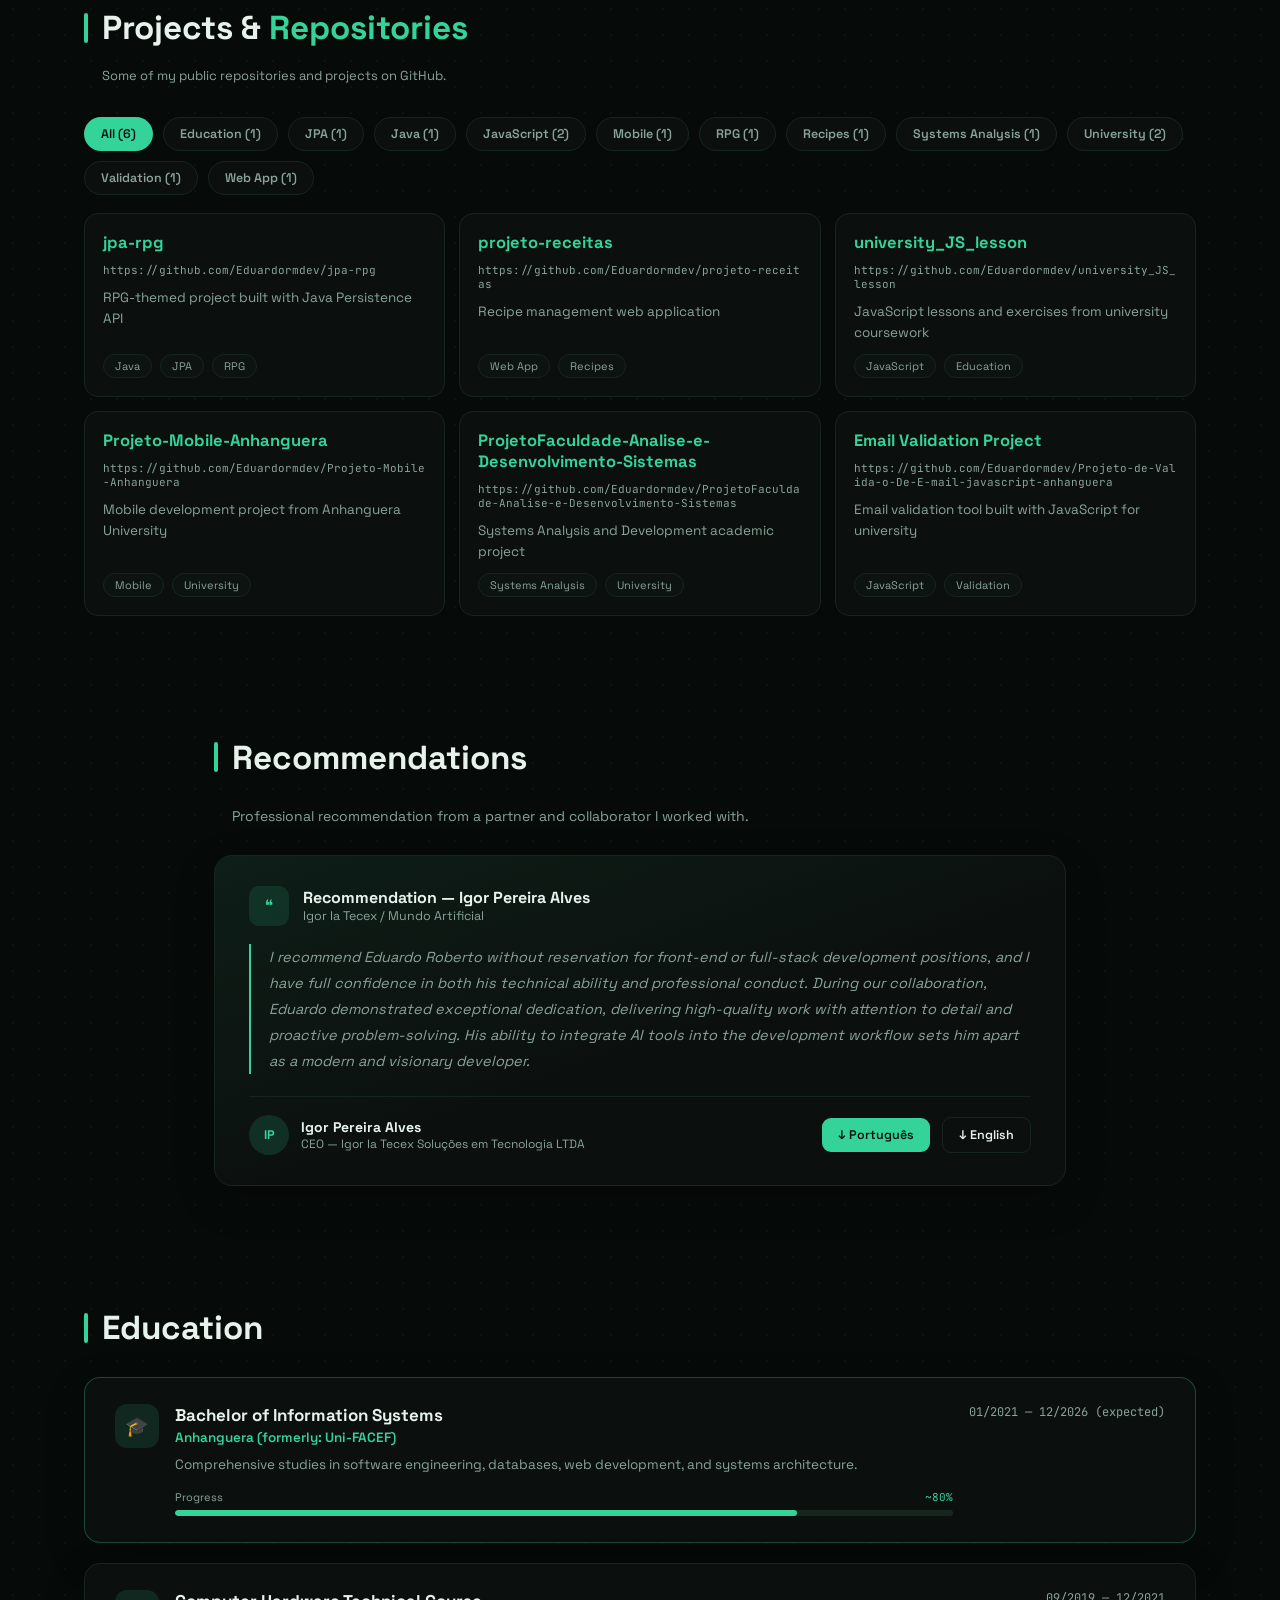
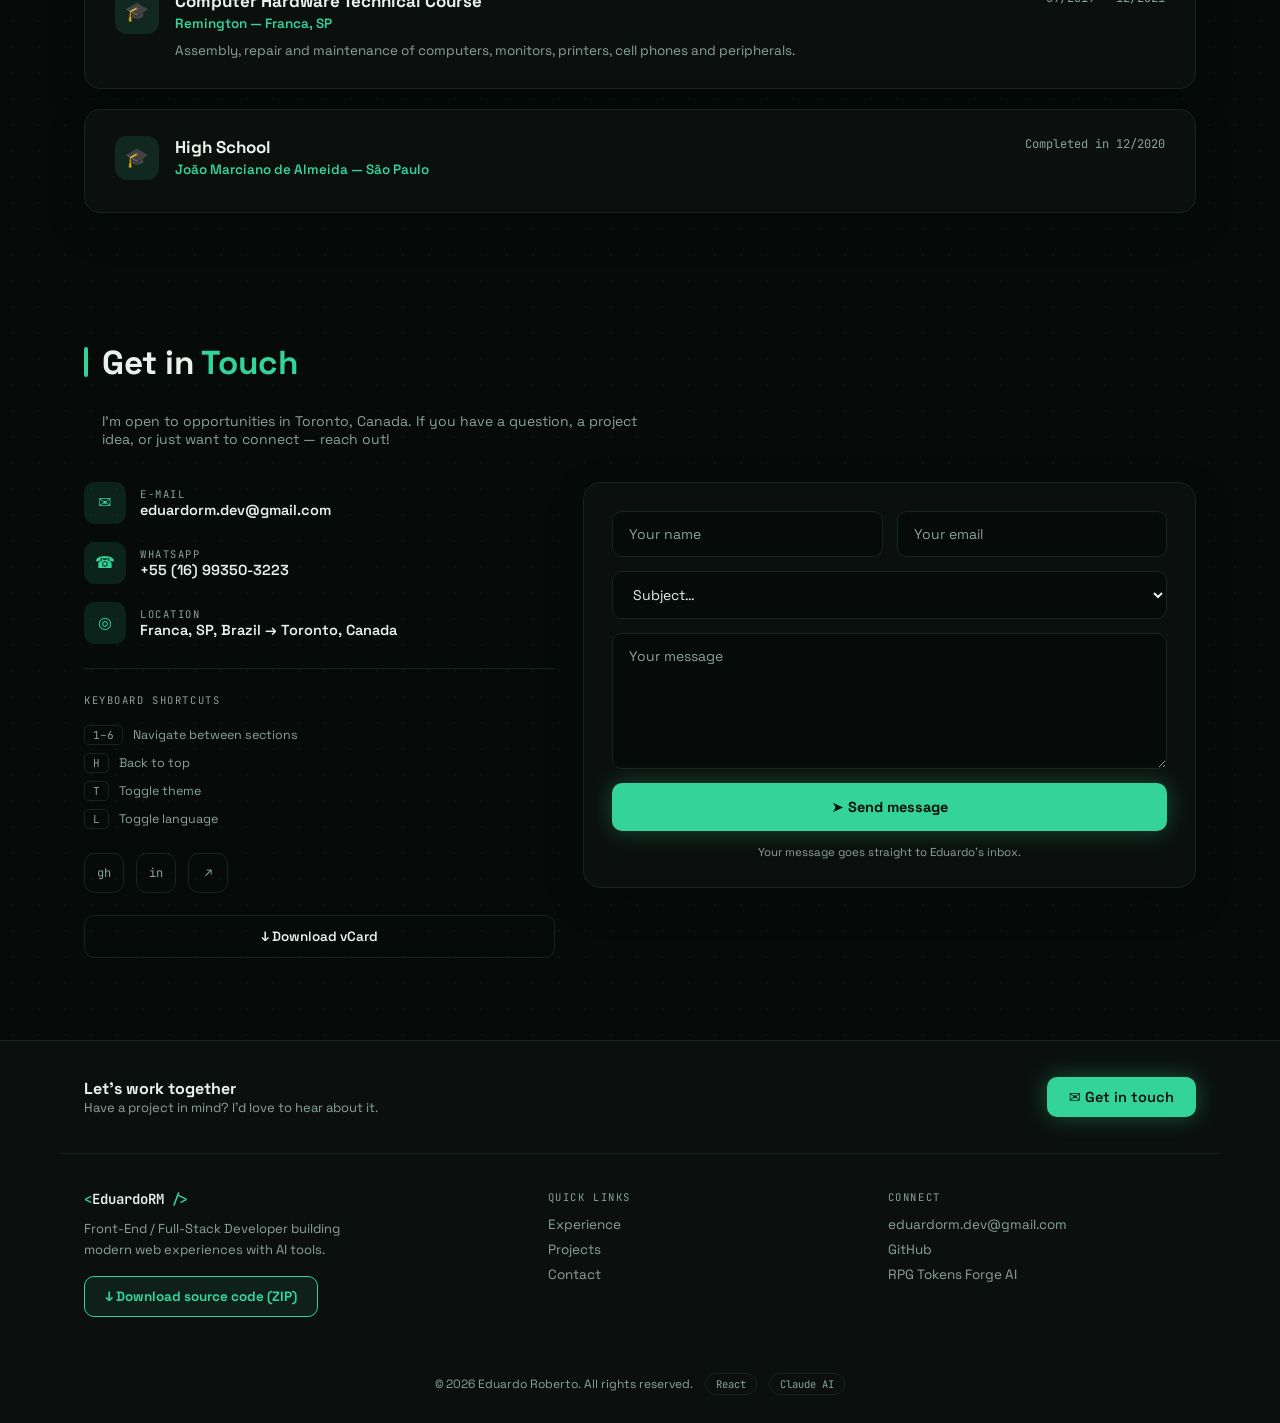
==== commit a42b89ec: "Correção imagens" ====
--- a/index.html
+++ b/index.html
@@ -8,22 +8,6 @@
   <link href="https://fonts.googleapis.com/css2?family=Space+Grotesk:wght@400;500;600;700&family=JetBrains+Mono:wght@400;500;600&display=swap" rel="stylesheet">
   <link rel="stylesheet" href="css/style.css">
   <link rel="stylesheet" href="css/portfolio-layout.css">
-  <style>
-    .toronto-grid { display:grid; grid-template-columns:1fr 1fr; gap:20px; }
-    .toronto-card { background:var(--panel,#0b100e); border:1px solid var(--line,#17251f); border-radius:16px; padding:24px; display:flex; gap:16px; }
-    .extra-card-icon { width:40px; height:40px; flex:none; border-radius:10px; background:rgba(52,211,153,.12); display:grid; place-items:center; color:var(--accent,#34d399); }
-    .extra-card-title { font-weight:700; font-size:15.5px; margin-bottom:6px; }
-    .extra-card-text { font-size:13.5px; line-height:1.6; color:var(--muted,#8aa398); }
-    .interests-title { margin-bottom:10px; }
-    .interests-subtitle { margin:0 0 30px 18px; font-size:14px; color:var(--muted,#8aa398); }
-    .interests-grid { display:grid; grid-template-columns:repeat(3,1fr); gap:20px; }
-    .interest-card { background:var(--panel,#0b100e); border:1px solid var(--line,#17251f); border-radius:16px; padding:26px; }
-    .interest-card .extra-card-icon { margin-bottom:14px; }
-    .interest-card .extra-card-title { margin-bottom:8px; }
-    @media (max-width: 800px) {
-      .toronto-grid, .interests-grid { grid-template-columns:1fr; }
-    }
-  </style>
 </head>
 <body>
 <div id="app">
@@ -145,7 +129,9 @@
 
       <div class="featured-projects-list">
         <article class="featured-project-card">
-          <img src="assets/featured-rpg.png" alt="RPG Tokens Forge AI" class="featured-project-image">
+          <div class="featured-project-media">
+            <img src="assets/featured-rpg.png" alt="RPG Tokens Forge AI" class="featured-project-image" width="1200" height="675" loading="lazy">
+          </div>
           <div class="featured-project-content">
             <div class="featured-project-kicker">AI • RPG • SaaS</div>
             <h3>RPG Tokens Forge AI</h3>
@@ -162,7 +148,9 @@
         </article>
 
         <article class="featured-project-card featured-project-card-reverse">
-          <img src="assets/featured-artificial.png" alt="Mundo Artificial" class="featured-project-image">
+          <div class="featured-project-media">
+            <img src="assets/featured-artificial.png" alt="Mundo Artificial" class="featured-project-image" width="1280" height="720" loading="lazy">
+          </div>
           <div class="featured-project-content">
             <div class="featured-project-kicker">CONTENT • AI • EDUCATION</div>
             <h3>Mundo Artificial</h3>
@@ -179,7 +167,9 @@
         </article>
 
         <article class="featured-project-card">
-          <img src="assets/featured-burger.png" alt="Dragon Burguer" class="featured-project-image">
+          <div class="featured-project-media">
+            <img src="assets/featured-burger.png" alt="Dragon Burguer" class="featured-project-image" width="1200" height="675" loading="lazy">
+          </div>
           <div class="featured-project-content">
             <div class="featured-project-kicker">BUSINESS • E-COMMERCE • OPERATIONS</div>
             <h3>Dragon Burguer</h3>
--- a/css/portfolio-layout.css
+++ b/css/portfolio-layout.css
@@ -1,9 +1,15 @@
-
-/* Visual integration layer — reference layout */
+/* =========================================================
+   PORTFOLIO LAYOUT — VERSÃO CORRIGIDA
+   Este arquivo substitui integralmente css/portfolio-layout.css
+   ========================================================= */
+
 :root {
   --portfolio-max: 1160px;
-}
-
+  --featured-radius: 16px;
+  --featured-media-ratio: 16 / 9;
+}
+
+/* ---------- Ritmo e largura das seções ---------- */
 .portfolio-section,
 #about,
 #experience,
@@ -12,8 +18,9 @@
 #interests,
 #education,
 #contact {
+  width: min(100%, var(--portfolio-max));
   max-width: var(--portfolio-max) !important;
-  margin: 0 auto !important;
+  margin-inline: auto !important;
   padding: 64px 24px !important;
 }
 
@@ -38,14 +45,72 @@
   color: var(--muted, #8aa398);
 }
 
-/* Cards */
+/* ---------- Toronto e interesses ---------- */
 .toronto-grid {
-  grid-template-columns: repeat(2, minmax(0, 1fr)) !important;
-  gap: 16px !important;
+  display: grid;
+  grid-template-columns: repeat(2, minmax(0, 1fr));
+  gap: 16px;
+}
+
+.interests-grid {
+  display: grid;
+  grid-template-columns: repeat(3, minmax(0, 1fr));
+  gap: 16px;
 }
 
 .toronto-card,
-.interest-card,
+.interest-card {
+  min-width: 0;
+  min-height: 128px;
+  padding: 22px;
+  border: 1px solid var(--line, #17251f);
+  border-radius: 16px;
+  background: var(--panel, #0b100e);
+  box-shadow: 0 14px 42px rgba(0, 0, 0, .18);
+  transition: transform .2s ease, border-color .2s ease, box-shadow .2s ease;
+}
+
+.toronto-card {
+  display: flex;
+  gap: 16px;
+}
+
+.interest-card .extra-card-icon {
+  margin-bottom: 14px;
+}
+
+.toronto-card:hover,
+.interest-card:hover,
+.featured-project-card:hover {
+  transform: translateY(-3px);
+  border-color: rgba(52, 211, 153, .45);
+  box-shadow: 0 20px 52px rgba(0, 0, 0, .28);
+}
+
+.extra-card-icon {
+  display: grid;
+  flex: 0 0 36px;
+  width: 36px;
+  height: 36px;
+  place-items: center;
+  border-radius: 10px;
+  background: rgba(52, 211, 153, .12);
+  color: var(--accent, #34d399);
+}
+
+.extra-card-title {
+  margin-bottom: 6px;
+  font-size: 14px;
+  font-weight: 700;
+}
+
+.extra-card-text {
+  font-size: 12.5px;
+  line-height: 1.6;
+  color: var(--muted, #8aa398);
+}
+
+/* ---------- Sombreamento dos cards existentes ---------- */
 .category-card,
 .timeline-card,
 .stat-card,
@@ -54,86 +119,84 @@
 .rec-card,
 .edu-card,
 .contact-form {
-  box-shadow: 0 14px 42px rgba(0,0,0,.18);
-}
-
-.toronto-card,
-.interest-card {
-  min-height: 128px;
-  padding: 22px !important;
+  box-shadow: 0 14px 42px rgba(0, 0, 0, .18);
+}
+
+/* =========================================================
+   PROJETOS EM DESTAQUE
+   ========================================================= */
+.featured-projects-list {
+  display: grid;
+  gap: 18px;
+  width: 100%;
+}
+
+.featured-project-card {
+  display: grid;
+  grid-template-columns: minmax(0, 42%) minmax(0, 1fr);
+  width: 100%;
+  min-width: 0;
+  overflow: hidden;
+  border: 1px solid var(--line, #17251f);
+  border-radius: var(--featured-radius);
+  background: var(--panel, #0b100e);
+  box-shadow: 0 14px 42px rgba(0, 0, 0, .18);
   transition: transform .2s ease, border-color .2s ease, box-shadow .2s ease;
 }
 
-.toronto-card:hover,
-.interest-card:hover,
-.featured-project-card:hover {
-  transform: translateY(-3px);
-  border-color: rgba(52,211,153,.45);
-  box-shadow: 0 20px 52px rgba(0,0,0,.28);
-}
-
-.interests-grid {
-  grid-template-columns: repeat(3, minmax(0, 1fr)) !important;
-  gap: 16px !important;
-}
-
-.extra-card-icon {
-  width: 36px !important;
-  height: 36px !important;
-  border-radius: 10px !important;
-}
-
-.extra-card-title {
-  font-size: 14px !important;
-}
-
-.extra-card-text {
-  font-size: 12.5px !important;
-}
-
-/* Featured projects */
-.featured-projects-list {
-  display: grid;
-  gap: 18px;
-}
-
-.featured-project-card {
-  display: grid;
-  grid-template-columns: minmax(290px, 42%) 1fr;
+.featured-project-card-reverse {
+  grid-template-columns: minmax(0, 1fr) minmax(0, 42%);
+}
+
+/* O contêiner controla o tamanho. A imagem nunca controla o card. */
+.featured-project-media {
+  position: relative;
+  width: 100%;
+  min-width: 0;
+  aspect-ratio: var(--featured-media-ratio);
   overflow: hidden;
-  min-height: 260px;
-  border: 1px solid var(--line, #17251f);
-  border-radius: 16px;
-  background: var(--panel, #0b100e);
-  transition: transform .2s ease, border-color .2s ease, box-shadow .2s ease;
-}
-
-.featured-project-card-reverse {
-  grid-template-columns: 1fr minmax(290px, 42%);
-}
-
-.featured-project-card-reverse .featured-project-image {
+  background: #080d0b;
+  border-right: 1px solid var(--line, #17251f);
+}
+
+.featured-project-card-reverse .featured-project-media {
   order: 2;
+  border-right: 0;
+  border-left: 1px solid var(--line, #17251f);
 }
 
 .featured-project-image {
+  position: absolute;
+  inset: 0;
+  display: block;
   width: 100%;
   height: 100%;
-  min-height: 260px;
+  max-width: none;
   object-fit: cover;
-  border-right: 1px solid var(--line, #17251f);
-}
-
-.featured-project-card-reverse .featured-project-image {
-  border-right: 0;
-  border-left: 1px solid var(--line, #17251f);
+  object-position: center;
+  border: 0;
+}
+
+/* Enquadramento específico dos arquivos originais */
+.featured-project-image[src*="featured-rpg"] {
+  object-position: center;
+}
+
+.featured-project-image[src*="featured-artificial"] {
+  object-position: center top;
+}
+
+.featured-project-image[src*="featured-burger"] {
+  object-position: center top;
 }
 
 .featured-project-content {
   display: flex;
+  min-width: 0;
   flex-direction: column;
   justify-content: center;
   padding: 30px 34px;
+  overflow-wrap: anywhere;
 }
 
 .featured-project-kicker {
@@ -166,9 +229,9 @@
 
 .featured-project-tags span {
   padding: 5px 10px;
-  border: 1px solid rgba(52,211,153,.22);
+  border: 1px solid rgba(52, 211, 153, .22);
   border-radius: 999px;
-  background: rgba(52,211,153,.07);
+  background: rgba(52, 211, 153, .07);
   font-family: 'JetBrains Mono', monospace;
   font-size: 10px;
   color: var(--accent, #34d399);
@@ -190,7 +253,7 @@
   opacity: .88;
 }
 
-/* Repositories resemble the reference */
+/* ---------- Repositórios ---------- */
 .repositories-section .filter-bar {
   margin-bottom: 18px;
 }
@@ -201,11 +264,12 @@
 }
 
 .repositories-section .project-card {
+  min-width: 0;
   min-height: 150px;
   padding: 18px !important;
 }
 
-/* Better vertical rhythm */
+/* ---------- Ajustes gerais ---------- */
 .hero {
   padding-top: 34px !important;
   padding-bottom: 36px !important;
@@ -219,20 +283,21 @@
   margin-top: 0 !important;
 }
 
+/* ---------- Tablets ---------- */
 @media (max-width: 980px) {
   .featured-project-card,
   .featured-project-card-reverse {
     grid-template-columns: 1fr;
   }
 
-  .featured-project-card-reverse .featured-project-image {
+  .featured-project-card-reverse .featured-project-media {
     order: 0;
   }
 
-  .featured-project-image,
-  .featured-project-card-reverse .featured-project-image {
-    min-height: 230px;
-    max-height: 320px;
+  .featured-project-media,
+  .featured-project-card-reverse .featured-project-media {
+    width: 100%;
+    aspect-ratio: 16 / 8;
     border: 0;
     border-bottom: 1px solid var(--line, #17251f);
   }
@@ -242,6 +307,7 @@
   }
 }
 
+/* ---------- Celulares ---------- */
 @media (max-width: 760px) {
   .portfolio-section,
   #about,
@@ -260,6 +326,11 @@
     grid-template-columns: 1fr !important;
   }
 
+  .featured-project-media,
+  .featured-project-card-reverse .featured-project-media {
+    aspect-ratio: 16 / 9;
+  }
+
   .featured-project-content {
     padding: 24px 22px;
   }
@@ -267,8 +338,30 @@
   .featured-project-content h3 {
     font-size: 20px;
   }
-
-  .featured-project-image {
-    min-height: 190px !important;
-  }
-}
+}
+
+@media (max-width: 480px) {
+  .portfolio-section,
+  #about,
+  #experience,
+  #skills,
+  #toronto,
+  #interests,
+  #education,
+  #contact {
+    padding-inline: 14px !important;
+  }
+
+  .featured-project-card {
+    border-radius: 14px;
+  }
+
+  .featured-project-content {
+    padding: 20px 18px 22px;
+  }
+
+  .featured-project-media,
+  .featured-project-card-reverse .featured-project-media {
+    aspect-ratio: 4 / 3;
+  }
+}
